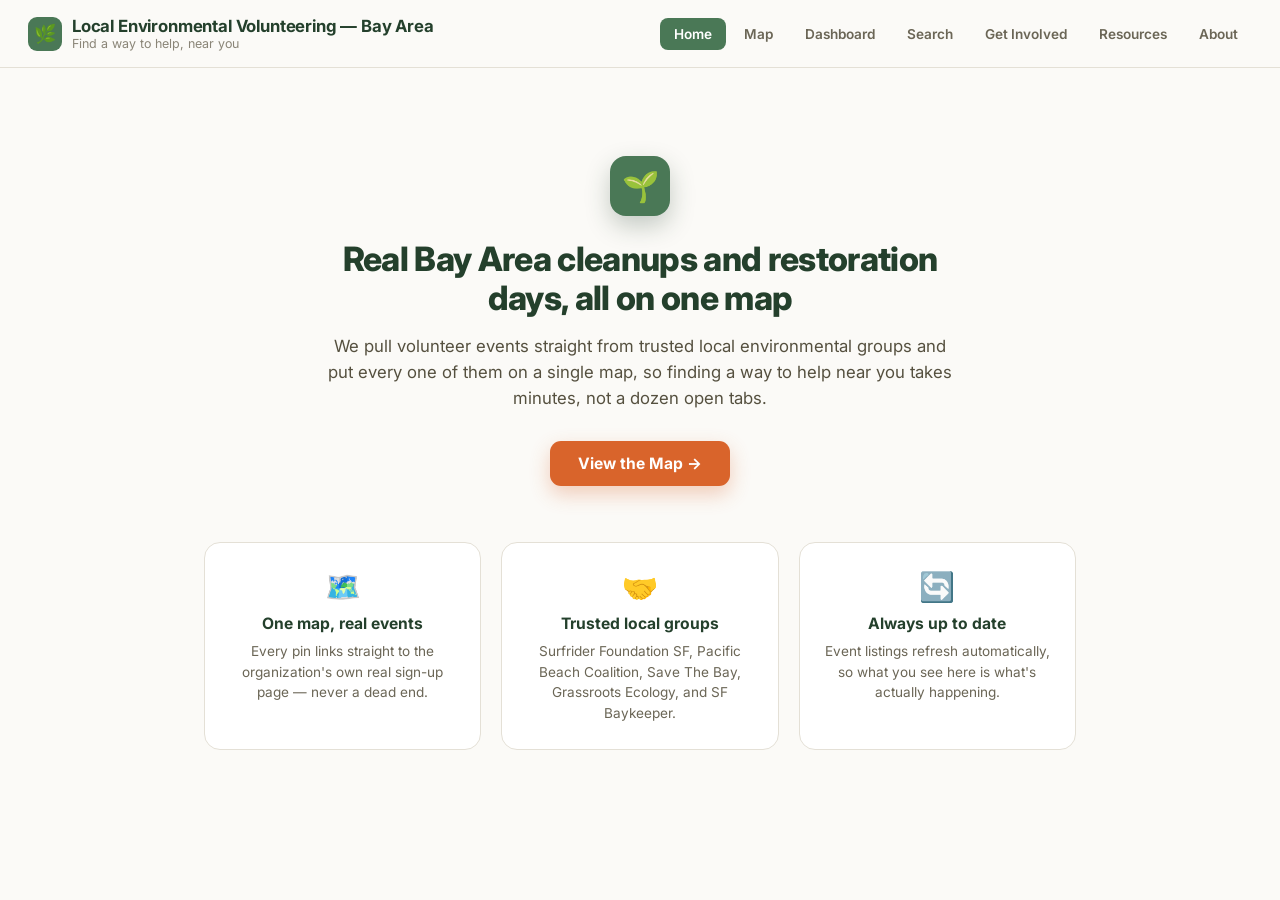
==== index.html @ b712d60b "Add files via upload" ====
<!DOCTYPE html>
<html lang="en">
<head>
<meta charset="UTF-8">
<title>Local Environmental Volunteering — Bay Area</title>
<meta name="viewport" content="width=device-width, initial-scale=1.0">
<link rel="preconnect" href="https://fonts.googleapis.com">
<link href="https://fonts.googleapis.com/css2?family=Inter:wght@400;500;600;700;800&display=swap" rel="stylesheet">
<style>
:root{
  --moss: #4a7856;
  --moss-dark: #24402c;
  --moss-light: #eef4ee;
  --clay: #d9642b;
  --clay-dark: #b8531f;
  --ink: #1f2b23;
  --paper: #fbfaf7;
  --line: #e4e0d6;
}
*{ box-sizing: border-box; }
html, body{
  margin: 0;
  min-height: 100%;
  font-family: 'Inter', system-ui, sans-serif;
  background: var(--paper);
  color: var(--ink);
}
header{
  background: var(--paper);
  border-bottom: 1px solid var(--line);
  padding: 16px 28px;
  display: flex;
  align-items: center;
  justify-content: space-between;
  flex-wrap: wrap;
  gap: 12px;
}
.brand{
  display: flex;
  align-items: center;
  gap: 10px;
}
.brand-icon{
  width: 34px;
  height: 34px;
  border-radius: 9px;
  background: var(--moss);
  display: flex;
  align-items: center;
  justify-content: center;
  font-size: 18px;
}
header h1{
  margin: 0;
  font-size: 1.05rem;
  font-weight: 700;
  color: var(--moss-dark);
  letter-spacing: -0.01em;
}
header p{
  margin: 0;
  font-size: 0.78rem;
  color: #8a8577;
}

/* ---- tab navigation (shared across every page on the site) ---- */
nav.tabs{
  display: flex;
  gap: 4px;
  flex-wrap: wrap;
}
.tab-link{
  text-decoration: none;
  color: #6b6656;
  font-size: 0.85rem;
  font-weight: 600;
  padding: 8px 14px;
  border-radius: 8px;
  transition: background 0.15s ease, color 0.15s ease;
}
.tab-link:hover{
  background: var(--moss-light);
  color: var(--moss-dark);
}
.tab-link.active{
  background: var(--moss);
  color: white;
}

/* ---- hero ---- */
.hero{
  max-width: 680px;
  margin: 0 auto;
  text-align: center;
  padding: 88px 24px 48px;
}
.hero-icon{
  width: 60px;
  height: 60px;
  border-radius: 16px;
  background: var(--moss);
  display: flex;
  align-items: center;
  justify-content: center;
  font-size: 30px;
  margin: 0 auto 24px;
  box-shadow: 0 10px 24px rgba(36,64,44,0.25);
}
.hero h2{
  margin: 0 0 16px;
  font-size: 2.1rem;
  font-weight: 800;
  color: var(--moss-dark);
  letter-spacing: -0.02em;
  line-height: 1.15;
}
.hero p{
  margin: 0 0 30px;
  font-size: 1.05rem;
  color: #55503f;
  line-height: 1.55;
}
.cta-btn{
  display: inline-block;
  background: var(--clay);
  color: white;
  text-decoration: none;
  font-weight: 700;
  font-size: 0.98rem;
  padding: 13px 28px;
  border-radius: 11px;
  box-shadow: 0 8px 20px rgba(217,100,43,0.3);
  transition: background 0.15s ease, transform 0.1s ease;
}
.cta-btn:hover{
  background: var(--clay-dark);
  transform: translateY(-2px);
}

/* ---- feature row ---- */
.features{
  display: grid;
  grid-template-columns: repeat(3, 1fr);
  gap: 20px;
  max-width: 920px;
  margin: 0 auto;
  padding: 8px 24px 96px;
}
.feature{
  background: white;
  border: 1px solid var(--line);
  border-radius: 16px;
  padding: 26px 22px;
  text-align: center;
}
.feature .icon{
  font-size: 1.8rem;
  margin-bottom: 10px;
}
.feature h3{
  margin: 0 0 8px;
  font-size: 0.98rem;
  font-weight: 700;
  color: var(--moss-dark);
}
.feature p{
  margin: 0;
  font-size: 0.85rem;
  color: #6b6656;
  line-height: 1.5;
}

@media (max-width: 720px){
  .features{ grid-template-columns: 1fr; }
  .hero{ padding: 56px 20px 40px; }
  .hero h2{ font-size: 1.6rem; }
}
</style>
</head>
<body>

<header>
<div class="brand">
<div class="brand-icon">🌿</div>
<div>
<h1>Local Environmental Volunteering — Bay Area</h1>
<p>Find a way to help, near you</p>
</div>
</div>
<nav class="tabs">
<a href="index.html" class="tab-link active">Home</a>
<a href="map.html" class="tab-link">Map</a>
<a href="dashboard.html" class="tab-link">Dashboard</a>
<a href="search.html" class="tab-link">Search</a>
<a href="get-involved.html" class="tab-link">Get Involved</a>
<a href="resources.html" class="tab-link">Resources</a>
<a href="about.html" class="tab-link">About</a>
</nav>
</header>

<main>
<section class="hero">
<div class="hero-icon">🌱</div>
<h2>Real Bay Area cleanups and restoration days, all on one map</h2>
<p>We pull volunteer events straight from trusted local environmental groups and put every one of them on a single map, so finding a way to help near you takes minutes, not a dozen open tabs.</p>
<a class="cta-btn" href="map.html">View the Map →</a>
</section>

<section class="features">
<div class="feature">
<div class="icon">🗺️</div>
<h3>One map, real events</h3>
<p>Every pin links straight to the organization's own real sign-up page — never a dead end.</p>
</div>
<div class="feature">
<div class="icon">🤝</div>
<h3>Trusted local groups</h3>
<p>Surfrider Foundation SF, Pacific Beach Coalition, Save The Bay, Grassroots Ecology, and SF Baykeeper.</p>
</div>
<div class="feature">
<div class="icon">🔄</div>
<h3>Always up to date</h3>
<p>Event listings refresh automatically, so what you see here is what's actually happening.</p>
</div>
</section>
</main>

</body>
</html>
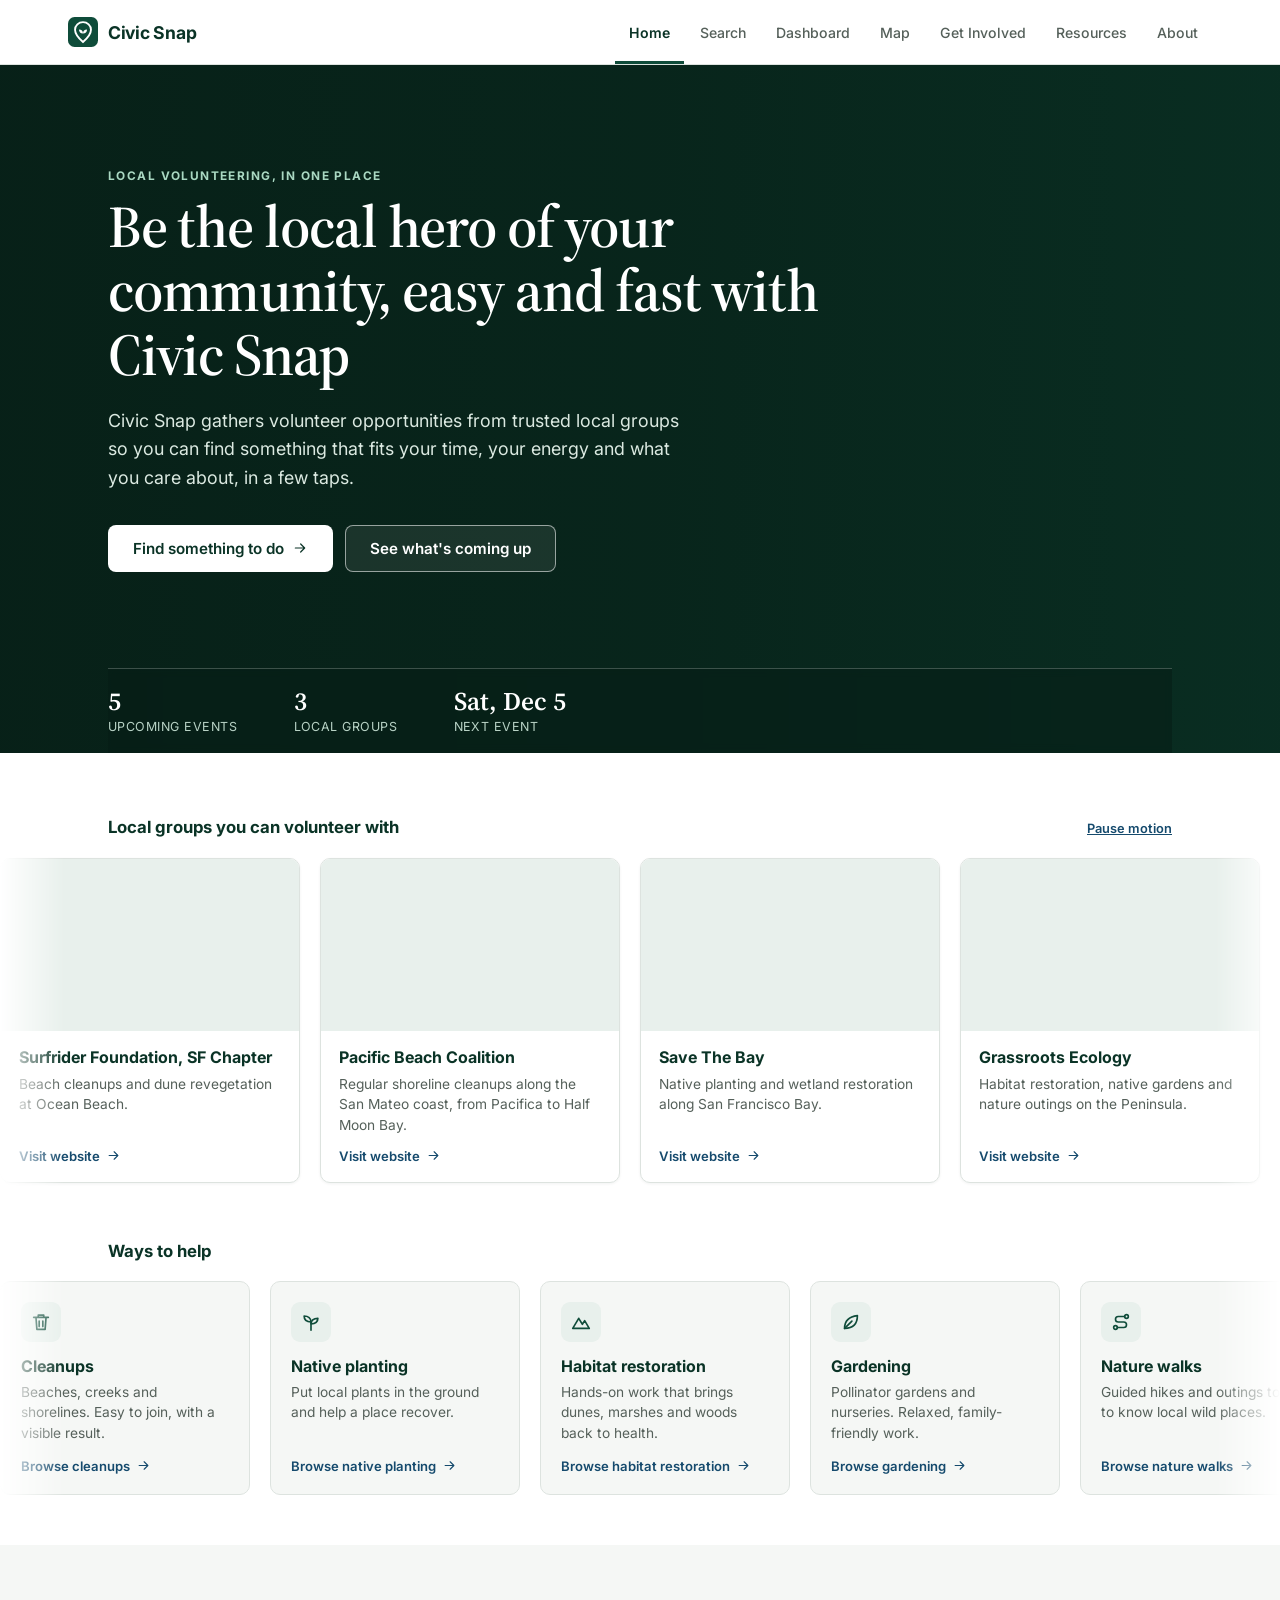
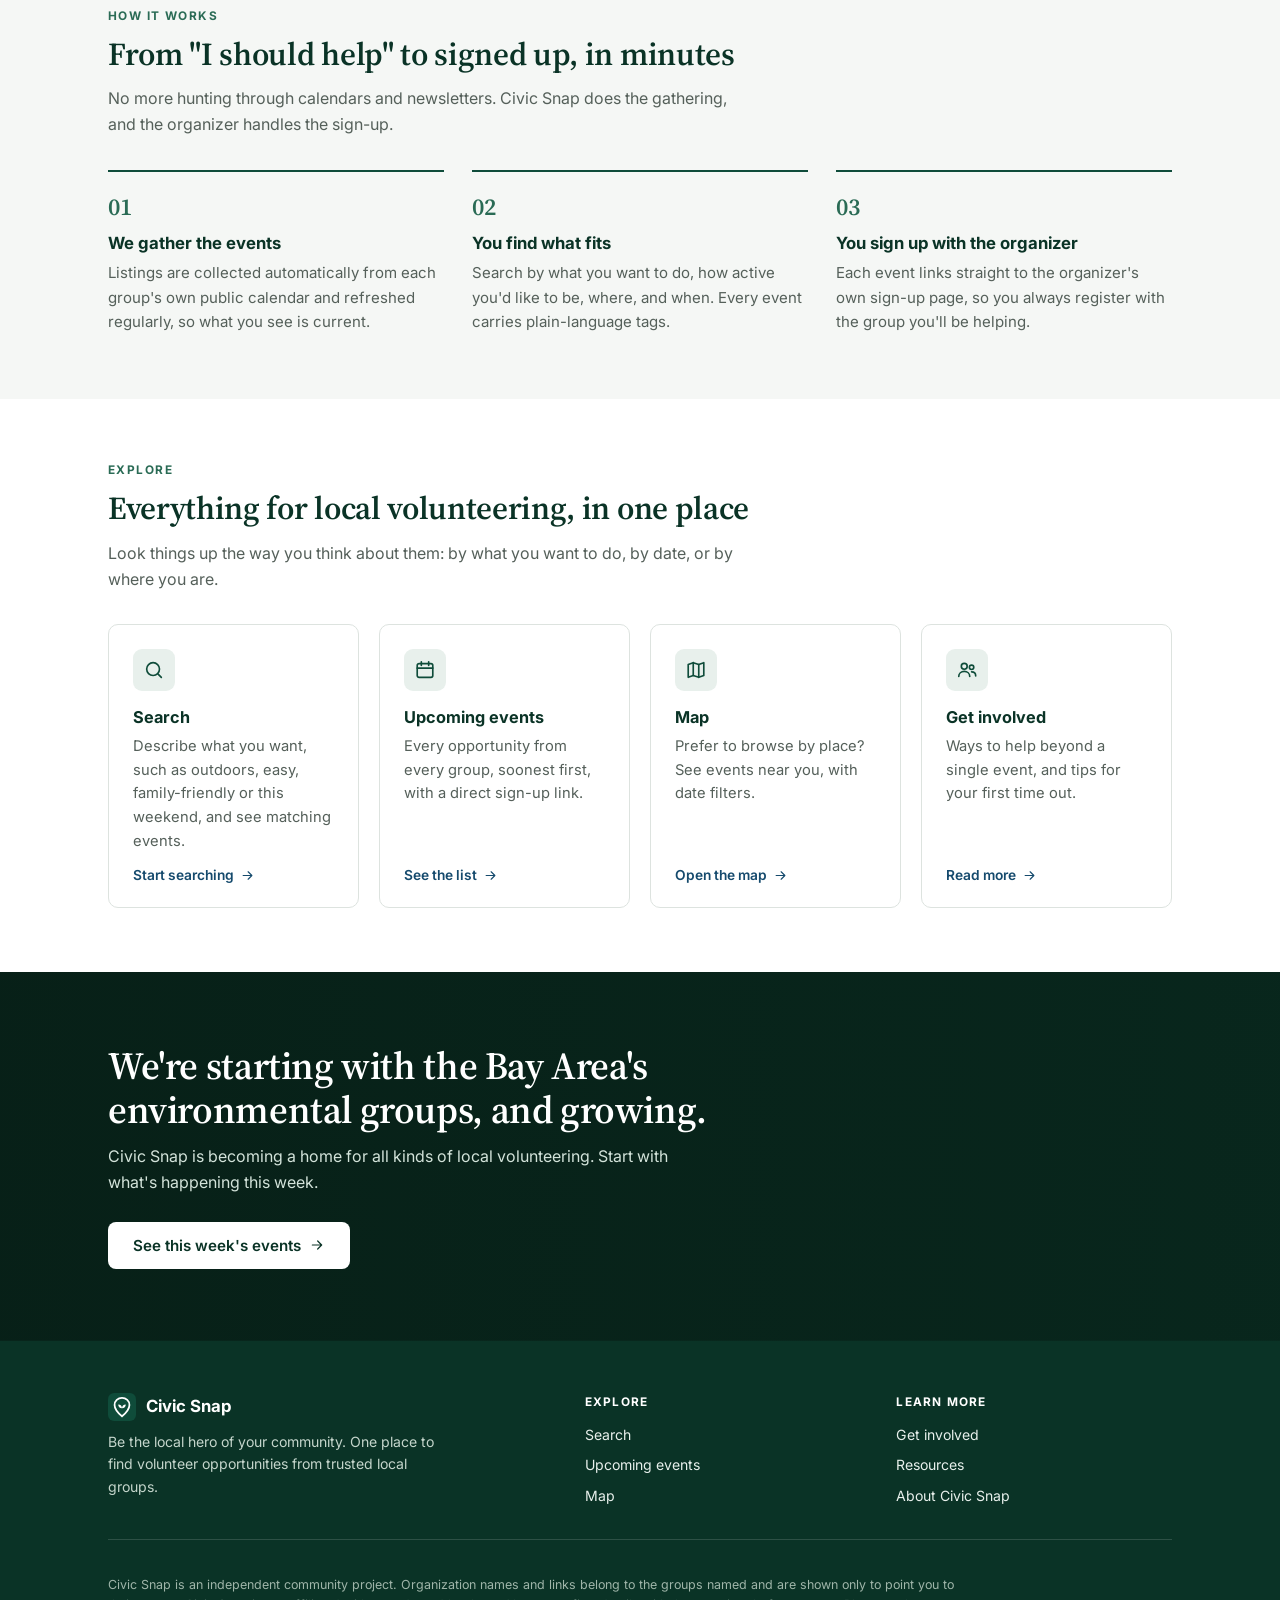
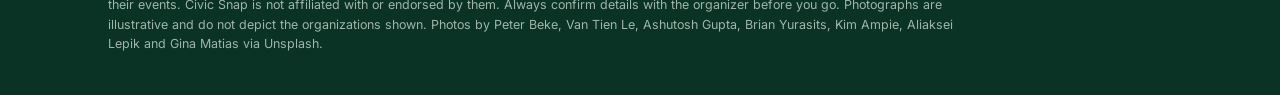
==== commit bd0569f6: "Add files via upload" ====
--- a/index.html
+++ b/index.html
@@ -2,228 +2,396 @@
 <html lang="en">
 <head>
 <meta charset="UTF-8">
-<title>Local Environmental Volunteering — Bay Area</title>
+<title>Civic Snap | Be the local hero of your community</title>
 <meta name="viewport" content="width=device-width, initial-scale=1.0">
+<meta name="description" content="Civic Snap gathers local volunteer opportunities from trusted community groups into one place, so you can find something to help with easy and fast.">
 <link rel="preconnect" href="https://fonts.googleapis.com">
-<link href="https://fonts.googleapis.com/css2?family=Inter:wght@400;500;600;700;800&display=swap" rel="stylesheet">
+<link rel="preconnect" href="https://fonts.gstatic.com" crossorigin>
+<link href="https://fonts.googleapis.com/css2?family=Inter:wght@400;500;600;700;800&family=Source+Serif+4:opsz,wght@8..60,600;8..60,700&display=swap" rel="stylesheet">
+<link rel="stylesheet" href="site.css">
+<script>document.documentElement.classList.add('js')</script>
 <style>
-:root{
-  --moss: #4a7856;
-  --moss-dark: #24402c;
-  --moss-light: #eef4ee;
-  --clay: #d9642b;
-  --clay-dark: #b8531f;
-  --ink: #1f2b23;
-  --paper: #fbfaf7;
-  --line: #e4e0d6;
-}
-*{ box-sizing: border-box; }
-html, body{
-  margin: 0;
-  min-height: 100%;
-  font-family: 'Inter', system-ui, sans-serif;
-  background: var(--paper);
-  color: var(--ink);
-}
-header{
-  background: var(--paper);
-  border-bottom: 1px solid var(--line);
-  padding: 16px 28px;
-  display: flex;
-  align-items: center;
-  justify-content: space-between;
-  flex-wrap: wrap;
-  gap: 12px;
-}
-.brand{
-  display: flex;
-  align-items: center;
-  gap: 10px;
-}
-.brand-icon{
-  width: 34px;
-  height: 34px;
-  border-radius: 9px;
-  background: var(--moss);
-  display: flex;
-  align-items: center;
-  justify-content: center;
-  font-size: 18px;
-}
-header h1{
-  margin: 0;
-  font-size: 1.05rem;
-  font-weight: 700;
-  color: var(--moss-dark);
-  letter-spacing: -0.01em;
-}
-header p{
-  margin: 0;
-  font-size: 0.78rem;
-  color: #8a8577;
-}
-
-/* ---- tab navigation (shared across every page on the site) ---- */
-nav.tabs{
-  display: flex;
-  gap: 4px;
-  flex-wrap: wrap;
-}
-.tab-link{
-  text-decoration: none;
-  color: #6b6656;
-  font-size: 0.85rem;
-  font-weight: 600;
-  padding: 8px 14px;
-  border-radius: 8px;
-  transition: background 0.15s ease, color 0.15s ease;
-}
-.tab-link:hover{
-  background: var(--moss-light);
-  color: var(--moss-dark);
-}
-.tab-link.active{
-  background: var(--moss);
-  color: white;
-}
-
+body{ background:#fff; }
 /* ---- hero ---- */
 .hero{
-  max-width: 680px;
-  margin: 0 auto;
-  text-align: center;
-  padding: 88px 24px 48px;
-}
-.hero-icon{
-  width: 60px;
-  height: 60px;
-  border-radius: 16px;
-  background: var(--moss);
-  display: flex;
-  align-items: center;
-  justify-content: center;
-  font-size: 30px;
-  margin: 0 auto 24px;
-  box-shadow: 0 10px 24px rgba(36,64,44,0.25);
-}
-.hero h2{
-  margin: 0 0 16px;
-  font-size: 2.1rem;
-  font-weight: 800;
-  color: var(--moss-dark);
-  letter-spacing: -0.02em;
-  line-height: 1.15;
-}
-.hero p{
-  margin: 0 0 30px;
-  font-size: 1.05rem;
-  color: #55503f;
-  line-height: 1.55;
-}
-.cta-btn{
-  display: inline-block;
-  background: var(--clay);
-  color: white;
-  text-decoration: none;
-  font-weight: 700;
-  font-size: 0.98rem;
-  padding: 13px 28px;
-  border-radius: 11px;
-  box-shadow: 0 8px 20px rgba(217,100,43,0.3);
-  transition: background 0.15s ease, transform 0.1s ease;
-}
-.cta-btn:hover{
-  background: var(--clay-dark);
-  transform: translateY(-2px);
-}
-
-/* ---- feature row ---- */
-.features{
-  display: grid;
-  grid-template-columns: repeat(3, 1fr);
-  gap: 20px;
-  max-width: 920px;
-  margin: 0 auto;
-  padding: 8px 24px 96px;
-}
-.feature{
-  background: white;
-  border: 1px solid var(--line);
-  border-radius: 16px;
-  padding: 26px 22px;
-  text-align: center;
-}
-.feature .icon{
-  font-size: 1.8rem;
-  margin-bottom: 10px;
-}
-.feature h3{
-  margin: 0 0 8px;
-  font-size: 0.98rem;
-  font-weight: 700;
-  color: var(--moss-dark);
-}
-.feature p{
-  margin: 0;
-  font-size: 0.85rem;
-  color: #6b6656;
-  line-height: 1.5;
-}
-
-@media (max-width: 720px){
-  .features{ grid-template-columns: 1fr; }
-  .hero{ padding: 56px 20px 40px; }
-  .hero h2{ font-size: 1.6rem; }
+  position:relative;
+  color:#fff;
+  background-color:#0a3326;
+  background-image:linear-gradient(90deg, rgba(7,30,22,0.88) 0%, rgba(7,30,22,0.66) 52%, rgba(7,30,22,0.28) 100%), url("https://images.unsplash.com/photo-1779812208201-ae631b5f6ba9?auto=format&fit=crop&w=2000&q=70");
+  background-size:cover;
+  background-position:center 40%;
+}
+.hero-inner{ max-width:1120px; margin:0 auto; padding:104px 28px 96px; }
+.hero .eyebrow{ color:#a9d8c2; }
+.hero h1{
+  margin:0 0 20px; max-width:760px;
+  font-family:var(--serif); font-weight:600;
+  font-size:clamp(2.2rem,5.2vw,3.7rem); line-height:1.08; letter-spacing:-0.02em;
+}
+.hero p.sub{ margin:0 0 32px; max-width:580px; font-size:1.12rem; line-height:1.6; color:#dbe9e1; }
+.cta-row{ display:flex; flex-wrap:wrap; gap:12px; }
+.hero-stats{
+  position:relative; z-index:1;
+  display:flex; flex-wrap:wrap; gap:0;
+  max-width:1120px; margin:0 auto; padding:0 28px;
+}
+.stat-strip{
+  display:flex; flex-wrap:wrap; width:100%;
+  border-top:1px solid rgba(255,255,255,0.22);
+  background:rgba(7,30,22,0.55);
+  backdrop-filter:blur(4px); -webkit-backdrop-filter:blur(4px);
+}
+.stat-strip[hidden]{ display:none; }
+.stat{ padding:18px 28px 18px 0; margin-right:28px; }
+.stat b{ display:block; font-family:var(--serif); font-size:1.6rem; font-weight:600; line-height:1.1; }
+.stat span{ font-size:0.78rem; letter-spacing:0.04em; text-transform:uppercase; color:#b9d3c6; }
+.hero-wrap{ position:relative; }
+.hero-wrap .stat-band{ position:absolute; left:0; right:0; bottom:0; }
+
+/* ---- spinning carousels ---- */
+.carousel-block{ margin-top:44px; }
+.carousel-head{
+  max-width:1120px; margin:0 auto 16px; padding:0 28px;
+  display:flex; align-items:baseline; justify-content:space-between; gap:12px; flex-wrap:wrap;
+}
+.carousel-head h3{ margin:0; font-size:1.05rem; font-weight:700; color:var(--brand-dark); }
+.motion-btn{
+  font:inherit; font-size:0.8rem; font-weight:600; color:var(--accent-dark);
+  background:none; border:0; cursor:pointer; text-decoration:underline; padding:2px 0;
+}
+.marquee{
+  overflow:hidden;
+  -webkit-mask-image:linear-gradient(90deg,transparent,#000 5%,#000 95%,transparent);
+          mask-image:linear-gradient(90deg,transparent,#000 5%,#000 95%,transparent);
+}
+.marquee-track{ display:flex; width:max-content; animation:spin-left 60s linear infinite; }
+.marquee.reverse .marquee-track{ animation-name:spin-right; animation-duration:68s; }
+.marquee:hover .marquee-track, .marquee:focus-within .marquee-track, .carousels.paused .marquee-track{ animation-play-state:paused; }
+@keyframes spin-left{ from{ transform:translateX(0); } to{ transform:translateX(-50%); } }
+@keyframes spin-right{ from{ transform:translateX(-50%); } to{ transform:translateX(0); } }
+.marquee-set{ display:flex; gap:20px; padding:4px 20px 14px 0; }
+
+.org-card{
+  flex:0 0 300px; display:flex; flex-direction:column;
+  background:#fff; border:1px solid var(--line); border-radius:10px; overflow:hidden;
+  text-decoration:none; color:var(--ink);
+  box-shadow:0 1px 3px rgba(20,40,30,0.06);
+  transition:box-shadow .15s ease, transform .15s ease;
+}
+.org-card:hover{ box-shadow:0 12px 28px rgba(20,40,30,0.14); transform:translateY(-3px); }
+.org-photo{ height:172px; background:var(--brand-light); overflow:hidden; }
+.org-photo img{ width:100%; height:100%; object-fit:cover; }
+.org-body{ padding:16px 18px 18px; display:flex; flex-direction:column; gap:6px; flex:1; }
+.org-name{ font-size:1rem; font-weight:700; color:var(--brand-dark); line-height:1.3; }
+.org-desc{ font-size:0.86rem; color:var(--muted); line-height:1.5; flex:1; }
+.org-link{ display:inline-flex; align-items:center; gap:6px; margin-top:6px; font-size:0.82rem; font-weight:600; color:var(--accent-dark); }
+.org-link svg{ width:15px; height:15px; }
+
+.way-card{
+  flex:0 0 250px; display:flex; flex-direction:column; gap:6px;
+  background:var(--bg-soft); border:1px solid var(--line); border-radius:10px; padding:20px;
+  text-decoration:none; color:var(--ink);
+  transition:background .15s ease, border-color .15s ease, transform .15s ease;
+}
+.way-card:hover{ background:#fff; border-color:var(--brand-mid); transform:translateY(-3px); }
+.way-icon{ width:40px; height:40px; border-radius:9px; background:var(--brand-light); color:var(--brand); display:flex; align-items:center; justify-content:center; margin-bottom:8px; }
+.way-icon svg{ width:22px; height:22px; }
+.way-name{ font-size:1rem; font-weight:700; color:var(--brand-dark); }
+.way-desc{ font-size:0.86rem; color:var(--muted); line-height:1.5; flex:1; }
+.way-link{ display:inline-flex; align-items:center; gap:6px; margin-top:8px; font-size:0.82rem; font-weight:600; color:var(--accent-dark); }
+.way-link svg{ width:15px; height:15px; }
+@media (prefers-reduced-motion: reduce){
+  .marquee-track{ animation:none; }
+  .marquee{ overflow-x:auto; -webkit-mask-image:none; mask-image:none; }
+  .motion-btn{ display:none; }
+}
+
+/* ---- how it works ---- */
+.steps{ display:grid; grid-template-columns:repeat(3,1fr); gap:28px; counter-reset:step; }
+.step{ position:relative; padding-top:18px; border-top:2px solid var(--brand); }
+.step::before{
+  counter-increment:step; content:"0" counter(step);
+  display:block; margin-bottom:10px;
+  font-family:var(--serif); font-size:1.5rem; font-weight:600; color:var(--brand-mid);
+}
+.step h3{ margin:0 0 8px; font-size:1.05rem; font-weight:700; color:var(--brand-dark); }
+.step p{ margin:0; font-size:0.94rem; line-height:1.65; color:var(--muted); }
+@media (max-width:760px){ .steps{ grid-template-columns:1fr; gap:24px; } }
+
+/* ---- tools ---- */
+.tool{ display:flex; flex-direction:column; text-decoration:none; color:inherit; transition:border-color .15s ease, box-shadow .15s ease; }
+.tool:hover{ border-color:var(--brand-mid); box-shadow:0 8px 22px rgba(20,40,30,0.1); }
+.tool p{ flex:1; }
+.tool .go{ margin-top:14px; display:inline-flex; align-items:center; gap:6px; font-size:0.86rem; font-weight:600; color:var(--accent-dark); }
+.tool .go svg{ width:15px; height:15px; }
+.tool .soon{ margin-top:14px; font-size:0.72rem; font-weight:700; letter-spacing:0.08em; text-transform:uppercase; color:var(--faint); }
+
+/* ---- closing band ---- */
+.band{
+  color:#fff; text-align:left;
+  background-color:#0a3326;
+  background-image:linear-gradient(90deg, rgba(7,30,22,0.9), rgba(7,30,22,0.6)), url("https://images.unsplash.com/photo-1776988931450-7377dead1ed0?auto=format&fit=crop&w=1800&q=70");
+  background-size:cover; background-position:center;
+}
+.band-inner{ max-width:1120px; margin:0 auto; padding:72px 28px; }
+.band h2{ margin:0 0 12px; max-width:640px; font-family:var(--serif); font-weight:600; font-size:clamp(1.7rem,3.4vw,2.4rem); line-height:1.15; letter-spacing:-0.01em; }
+.band p{ margin:0 0 26px; max-width:560px; color:#d3e3da; line-height:1.6; }
+
+@media (max-width:640px){
+  .hero-inner{ padding:64px 20px 56px; }
+  .stat-strip{ padding:0; }
+  .stat{ padding:14px 0; margin-right:22px; }
+  .carousel-head, .band-inner, .hero-stats{ padding-left:20px; padding-right:20px; }
+  .band-inner{ padding-top:52px; padding-bottom:52px; }
+  .org-card{ flex-basis:268px; }
+  .way-card{ flex-basis:232px; }
 }
 </style>
 </head>
 <body>
-
-<header>
-<div class="brand">
-<div class="brand-icon">🌿</div>
-<div>
-<h1>Local Environmental Volunteering — Bay Area</h1>
-<p>Find a way to help, near you</p>
-</div>
-</div>
-<nav class="tabs">
-<a href="index.html" class="tab-link active">Home</a>
+<a class="skip-link" href="#main">Skip to content</a>
+<header class="site-header">
+<div class="header-inner">
+<a class="brand" href="index.html" aria-label="Civic Snap home"><svg viewBox="0 0 32 32" aria-hidden="true"><rect width="32" height="32" rx="7" fill="#0f4c3a"/><path d="M16 5.5c-4.7 0-8.5 3.6-8.5 8.1 0 5.8 8.5 13 8.5 13s8.5-7.2 8.5-13c0-4.5-3.8-8.1-8.5-8.1z" fill="none" stroke="#fff" stroke-width="2"/><path d="M16 17.5c-2.7 0-4.3-1.8-4.3-4.3 2.8 0 4.3 1.6 4.3 4.3zm0 0c0-2.7 1.6-4.3 4.3-4.3 0 2.7-1.6 4.3-4.3 4.3z" fill="#fff"/></svg><span class="brand-name">Civic Snap</span></a>
+<button class="nav-toggle" type="button" aria-expanded="false" aria-controls="site-nav"><svg viewBox="0 0 24 24" fill="none" stroke="currentColor" stroke-width="2" stroke-linecap="round" aria-hidden="true"><path d="M4 7h16M4 12h16M4 17h16"/></svg><span class="nav-toggle-label">Menu</span></button>
+<nav class="tabs" id="site-nav" aria-label="Main">
+<a href="index.html" class="tab-link active" aria-current="page">Home</a>
+<a href="search.html" class="tab-link">Search</a>
+<a href="dashboard.html" class="tab-link">Dashboard</a>
 <a href="map.html" class="tab-link">Map</a>
-<a href="dashboard.html" class="tab-link">Dashboard</a>
-<a href="search.html" class="tab-link">Search</a>
 <a href="get-involved.html" class="tab-link">Get Involved</a>
 <a href="resources.html" class="tab-link">Resources</a>
 <a href="about.html" class="tab-link">About</a>
 </nav>
+</div>
 </header>
-
-<main>
-<section class="hero">
-<div class="hero-icon">🌱</div>
-<h2>Real Bay Area cleanups and restoration days, all on one map</h2>
-<p>We pull volunteer events straight from trusted local environmental groups and put every one of them on a single map, so finding a way to help near you takes minutes, not a dozen open tabs.</p>
-<a class="cta-btn" href="map.html">View the Map →</a>
-</section>
-
-<section class="features">
-<div class="feature">
-<div class="icon">🗺️</div>
-<h3>One map, real events</h3>
-<p>Every pin links straight to the organization's own real sign-up page — never a dead end.</p>
-</div>
-<div class="feature">
-<div class="icon">🤝</div>
-<h3>Trusted local groups</h3>
-<p>Surfrider Foundation SF, Pacific Beach Coalition, Save The Bay, Grassroots Ecology, and SF Baykeeper.</p>
-</div>
-<div class="feature">
-<div class="icon">🔄</div>
-<h3>Always up to date</h3>
-<p>Event listings refresh automatically, so what you see here is what's actually happening.</p>
+<svg width="0" height="0" style="position:absolute" aria-hidden="true" focusable="false"><defs>
+<symbol id="i-search" viewBox="0 0 24 24"><circle cx="11" cy="11" r="7"/><path d="M20 20l-3.5-3.5"/></symbol>
+<symbol id="i-calendar" viewBox="0 0 24 24"><rect x="3.5" y="5" width="17" height="15" rx="2"/><path d="M3.5 10h17M8 3v4M16 3v4"/></symbol>
+<symbol id="i-map" viewBox="0 0 24 24"><path d="M9 4L3.5 6v14L9 18l6 2 5.5-2V4L15 6 9 4z"/><path d="M9 4v14M15 6v14"/></symbol>
+<symbol id="i-users" viewBox="0 0 24 24"><circle cx="9" cy="8" r="3.2"/><path d="M3 19c0-3.3 2.7-5.5 6-5.5s6 2.2 6 5.5"/><circle cx="17" cy="9" r="2.4"/><path d="M17 14c2.5 0 4.5 1.7 4.5 4.5"/></symbol>
+<symbol id="i-trash" viewBox="0 0 24 24"><path d="M4 7h16M9 7V4.5h6V7M6.5 7l1 13h9l1-13M10 11v6M14 11v6"/></symbol>
+<symbol id="i-sprout" viewBox="0 0 24 24"><path d="M12 21v-9"/><path d="M12 12C12 8 9 5.5 4.5 5.5 4.5 9.5 7 12 12 12z"/><path d="M12 14c0-3.5 2.5-6 7.5-6 0 4-2.5 6-7.5 6z"/></symbol>
+<symbol id="i-mountain" viewBox="0 0 24 24"><path d="M3 19l6.5-11 4 6.5 2.5-4L21 19H3z"/></symbol>
+<symbol id="i-leaf" viewBox="0 0 24 24"><path d="M5 19c0-8 5-13 14-14 0 9-5 14-14 14z"/><path d="M5 19l8-8"/></symbol>
+<symbol id="i-route" viewBox="0 0 24 24"><circle cx="6" cy="18" r="2"/><circle cx="18" cy="6" r="2"/><path d="M8 18h7a3 3 0 0 0 0-6H9a3 3 0 0 1 0-6h7"/></symbol>
+<symbol id="i-arrow" viewBox="0 0 24 24"><path d="M5 12h14M13 6l6 6-6 6"/></symbol>
+<symbol id="i-check" viewBox="0 0 24 24"><path d="M5 12.5l4.5 4.5L19 7.5"/></symbol>
+</defs></svg>
+<main id="main">
+<section class="hero-wrap">
+<div class="hero">
+<div class="hero-inner">
+<p class="eyebrow">Local volunteering, in one place</p>
+<h1>Be the local hero of your community, easy and fast with Civic Snap</h1>
+<p class="sub">Civic Snap gathers volunteer opportunities from trusted local groups so you can find something that fits your time, your energy and what you care about, in a few taps.</p>
+<div class="cta-row">
+<a class="btn btn-light" href="search.html">Find something to do <svg class="" viewBox="0 0 24 24" fill="none" stroke="currentColor" stroke-width="1.8" stroke-linecap="round" stroke-linejoin="round" aria-hidden="true"><use href="#i-arrow"/></svg></a>
+<a class="btn btn-ghost" href="dashboard.html">See what's coming up</a>
+</div>
+</div>
+<div class="hero-stats"><div class="stat-strip" id="statStrip" hidden aria-live="polite">
+<div class="stat"><b id="statEvents"></b><span id="statEventsLabel">Upcoming events</span></div>
+<div class="stat"><b id="statOrgs"></b><span id="statOrgsLabel">Local groups</span></div>
+<div class="stat"><b id="statNext"></b><span>Next event</span></div>
+</div></div>
+</div>
+</section>
+
+<section class="section carousels" id="carousels" aria-label="Organizations and ways to help" style="padding-bottom:36px">
+<div class="carousel-block" style="margin-top:0">
+<div class="carousel-head">
+<h3>Local groups you can volunteer with</h3>
+<button type="button" class="motion-btn" id="motionBtn" aria-pressed="false">Pause motion</button>
+</div>
+<div class="marquee" data-marquee>
+<div class="marquee-track">
+<div class="marquee-set" data-source>
+<a class="org-card" href="https://sf.surfrider.org/" target="_blank" rel="noopener noreferrer">
+<div class="org-photo"><img src="https://images.unsplash.com/photo-1764023874622-824377771f18?auto=format&fit=crop&w=700&q=70" alt="People relaxing on a beach with the Golden Gate Bridge in the background" loading="lazy" decoding="async" referrerpolicy="no-referrer" onerror="this.style.display='none'"></div>
+<div class="org-body"><span class="org-name">Surfrider Foundation, SF Chapter</span><span class="org-desc">Beach cleanups and dune revegetation at Ocean Beach.</span><span class="org-link">Visit website <svg class="" viewBox="0 0 24 24" fill="none" stroke="currentColor" stroke-width="1.8" stroke-linecap="round" stroke-linejoin="round" aria-hidden="true"><use href="#i-arrow"/></svg></span></div>
+</a>
+<a class="org-card" href="https://www.pacificbeachcoalition.org/" target="_blank" rel="noopener noreferrer">
+<div class="org-photo"><img src="https://images.unsplash.com/photo-1565803974275-dccd2f933cbb?auto=format&fit=crop&w=700&q=70" alt="People picking up trash along a beach" loading="lazy" decoding="async" referrerpolicy="no-referrer" onerror="this.style.display='none'"></div>
+<div class="org-body"><span class="org-name">Pacific Beach Coalition</span><span class="org-desc">Regular shoreline cleanups along the San Mateo coast, from Pacifica to Half Moon Bay.</span><span class="org-link">Visit website <svg class="" viewBox="0 0 24 24" fill="none" stroke="currentColor" stroke-width="1.8" stroke-linecap="round" stroke-linejoin="round" aria-hidden="true"><use href="#i-arrow"/></svg></span></div>
+</a>
+<a class="org-card" href="https://savesfbay.org/" target="_blank" rel="noopener noreferrer">
+<div class="org-photo"><img src="https://images.unsplash.com/photo-1778736085356-536ecc2a4532?auto=format&fit=crop&w=700&q=70" alt="Still bay water and green grassland under a bright sky" loading="lazy" decoding="async" referrerpolicy="no-referrer" onerror="this.style.display='none'"></div>
+<div class="org-body"><span class="org-name">Save The Bay</span><span class="org-desc">Native planting and wetland restoration along San Francisco Bay.</span><span class="org-link">Visit website <svg class="" viewBox="0 0 24 24" fill="none" stroke="currentColor" stroke-width="1.8" stroke-linecap="round" stroke-linejoin="round" aria-hidden="true"><use href="#i-arrow"/></svg></span></div>
+</a>
+<a class="org-card" href="https://www.grassrootsecology.org/" target="_blank" rel="noopener noreferrer">
+<div class="org-photo"><img src="https://images.unsplash.com/photo-1787013303584-06b1b187a73e?auto=format&fit=crop&w=700&q=70" alt="Two people planting a sapling in soil" loading="lazy" decoding="async" referrerpolicy="no-referrer" onerror="this.style.display='none'"></div>
+<div class="org-body"><span class="org-name">Grassroots Ecology</span><span class="org-desc">Habitat restoration, native gardens and nature outings on the Peninsula.</span><span class="org-link">Visit website <svg class="" viewBox="0 0 24 24" fill="none" stroke="currentColor" stroke-width="1.8" stroke-linecap="round" stroke-linejoin="round" aria-hidden="true"><use href="#i-arrow"/></svg></span></div>
+</a>
+<a class="org-card" href="https://baykeeper.org/" target="_blank" rel="noopener noreferrer">
+<div class="org-photo"><img src="https://images.unsplash.com/photo-1785839886919-637c66319643?auto=format&fit=crop&w=700&q=70" alt="Boats on San Francisco Bay under a clear sky" loading="lazy" decoding="async" referrerpolicy="no-referrer" onerror="this.style.display='none'"></div>
+<div class="org-body"><span class="org-name">San Francisco Baykeeper</span><span class="org-desc">Protecting Bay water quality, with shoreline cleanup programs.</span><span class="org-link">Visit website <svg class="" viewBox="0 0 24 24" fill="none" stroke="currentColor" stroke-width="1.8" stroke-linecap="round" stroke-linejoin="round" aria-hidden="true"><use href="#i-arrow"/></svg></span></div>
+</a>
+</div>
+</div>
+</div>
+</div>
+
+<div class="carousel-block">
+<div class="carousel-head"><h3>Ways to help</h3></div>
+<div class="marquee reverse" data-marquee>
+<div class="marquee-track">
+<div class="marquee-set" data-source>
+<a class="way-card" href="search.html?f=kind.cleanup">
+<span class="way-icon"><svg class="" viewBox="0 0 24 24" fill="none" stroke="currentColor" stroke-width="1.8" stroke-linecap="round" stroke-linejoin="round" aria-hidden="true"><use href="#i-trash"/></svg></span><span class="way-name">Cleanups</span><span class="way-desc">Beaches, creeks and shorelines. Easy to join, with a visible result.</span><span class="way-link">Browse cleanups <svg class="" viewBox="0 0 24 24" fill="none" stroke="currentColor" stroke-width="1.8" stroke-linecap="round" stroke-linejoin="round" aria-hidden="true"><use href="#i-arrow"/></svg></span>
+</a>
+<a class="way-card" href="search.html?f=kind.planting">
+<span class="way-icon"><svg class="" viewBox="0 0 24 24" fill="none" stroke="currentColor" stroke-width="1.8" stroke-linecap="round" stroke-linejoin="round" aria-hidden="true"><use href="#i-sprout"/></svg></span><span class="way-name">Native planting</span><span class="way-desc">Put local plants in the ground and help a place recover.</span><span class="way-link">Browse native planting <svg class="" viewBox="0 0 24 24" fill="none" stroke="currentColor" stroke-width="1.8" stroke-linecap="round" stroke-linejoin="round" aria-hidden="true"><use href="#i-arrow"/></svg></span>
+</a>
+<a class="way-card" href="search.html?f=kind.restoration">
+<span class="way-icon"><svg class="" viewBox="0 0 24 24" fill="none" stroke="currentColor" stroke-width="1.8" stroke-linecap="round" stroke-linejoin="round" aria-hidden="true"><use href="#i-mountain"/></svg></span><span class="way-name">Habitat restoration</span><span class="way-desc">Hands-on work that brings dunes, marshes and woods back to health.</span><span class="way-link">Browse habitat restoration <svg class="" viewBox="0 0 24 24" fill="none" stroke="currentColor" stroke-width="1.8" stroke-linecap="round" stroke-linejoin="round" aria-hidden="true"><use href="#i-arrow"/></svg></span>
+</a>
+<a class="way-card" href="search.html?f=kind.gardening">
+<span class="way-icon"><svg class="" viewBox="0 0 24 24" fill="none" stroke="currentColor" stroke-width="1.8" stroke-linecap="round" stroke-linejoin="round" aria-hidden="true"><use href="#i-leaf"/></svg></span><span class="way-name">Gardening</span><span class="way-desc">Pollinator gardens and nurseries. Relaxed, family-friendly work.</span><span class="way-link">Browse gardening <svg class="" viewBox="0 0 24 24" fill="none" stroke="currentColor" stroke-width="1.8" stroke-linecap="round" stroke-linejoin="round" aria-hidden="true"><use href="#i-arrow"/></svg></span>
+</a>
+<a class="way-card" href="search.html?f=kind.nature-walk">
+<span class="way-icon"><svg class="" viewBox="0 0 24 24" fill="none" stroke="currentColor" stroke-width="1.8" stroke-linecap="round" stroke-linejoin="round" aria-hidden="true"><use href="#i-route"/></svg></span><span class="way-name">Nature walks</span><span class="way-desc">Guided hikes and outings to get to know local wild places.</span><span class="way-link">Browse nature walks <svg class="" viewBox="0 0 24 24" fill="none" stroke="currentColor" stroke-width="1.8" stroke-linecap="round" stroke-linejoin="round" aria-hidden="true"><use href="#i-arrow"/></svg></span>
+</a>
+<a class="way-card" href="search.html?f=kind.community-event">
+<span class="way-icon"><svg class="" viewBox="0 0 24 24" fill="none" stroke="currentColor" stroke-width="1.8" stroke-linecap="round" stroke-linejoin="round" aria-hidden="true"><use href="#i-users"/></svg></span><span class="way-name">Community events</span><span class="way-desc">Festivals, celebrations and plant sales. Meet your neighbors.</span><span class="way-link">Browse community events <svg class="" viewBox="0 0 24 24" fill="none" stroke="currentColor" stroke-width="1.8" stroke-linecap="round" stroke-linejoin="round" aria-hidden="true"><use href="#i-arrow"/></svg></span>
+</a>
+</div>
+</div>
+</div>
+</div>
+</section>
+
+<section class="section soft">
+<div class="container">
+<p class="eyebrow">How it works</p>
+<h2>From "I should help" to signed up, in minutes</h2>
+<p class="intro">No more hunting through calendars and newsletters. Civic Snap does the gathering, and the organizer handles the sign-up.</p>
+<div class="steps">
+<div class="step"><h3>We gather the events</h3><p>Listings are collected automatically from each group's own public calendar and refreshed regularly, so what you see is current.</p></div>
+<div class="step"><h3>You find what fits</h3><p>Search by what you want to do, how active you'd like to be, where, and when. Every event carries plain-language tags.</p></div>
+<div class="step"><h3>You sign up with the organizer</h3><p>Each event links straight to the organizer's own sign-up page, so you always register with the group you'll be helping.</p></div>
+</div>
+</div>
+</section>
+
+<section class="section">
+<div class="container">
+<p class="eyebrow">Explore</p>
+<h2>Everything for local volunteering, in one place</h2>
+<p class="intro">Look things up the way you think about them: by what you want to do, by date, or by where you are.</p>
+<div class="grid cols-4">
+<a class="card-box tool" href="search.html"><div class="icon-box"><svg class="" viewBox="0 0 24 24" fill="none" stroke="currentColor" stroke-width="1.8" stroke-linecap="round" stroke-linejoin="round" aria-hidden="true"><use href="#i-search"/></svg></div><h3>Search</h3><p>Describe what you want, such as outdoors, easy, family-friendly or this weekend, and see matching events.</p><span class="go">Start searching <svg class="" viewBox="0 0 24 24" fill="none" stroke="currentColor" stroke-width="1.8" stroke-linecap="round" stroke-linejoin="round" aria-hidden="true"><use href="#i-arrow"/></svg></span></a>
+<a class="card-box tool" href="dashboard.html"><div class="icon-box"><svg class="" viewBox="0 0 24 24" fill="none" stroke="currentColor" stroke-width="1.8" stroke-linecap="round" stroke-linejoin="round" aria-hidden="true"><use href="#i-calendar"/></svg></div><h3>Upcoming events</h3><p>Every opportunity from every group, soonest first, with a direct sign-up link.</p><span class="go">See the list <svg class="" viewBox="0 0 24 24" fill="none" stroke="currentColor" stroke-width="1.8" stroke-linecap="round" stroke-linejoin="round" aria-hidden="true"><use href="#i-arrow"/></svg></span></a>
+<a class="card-box tool" href="map.html"><div class="icon-box"><svg class="" viewBox="0 0 24 24" fill="none" stroke="currentColor" stroke-width="1.8" stroke-linecap="round" stroke-linejoin="round" aria-hidden="true"><use href="#i-map"/></svg></div><h3>Map</h3><p>Prefer to browse by place? See events near you, with date filters.</p><span class="go">Open the map <svg class="" viewBox="0 0 24 24" fill="none" stroke="currentColor" stroke-width="1.8" stroke-linecap="round" stroke-linejoin="round" aria-hidden="true"><use href="#i-arrow"/></svg></span></a>
+<a class="card-box tool" href="get-involved.html"><div class="icon-box"><svg class="" viewBox="0 0 24 24" fill="none" stroke="currentColor" stroke-width="1.8" stroke-linecap="round" stroke-linejoin="round" aria-hidden="true"><use href="#i-users"/></svg></div><h3>Get involved</h3><p>Ways to help beyond a single event, and tips for your first time out.</p><span class="go">Read more <svg class="" viewBox="0 0 24 24" fill="none" stroke="currentColor" stroke-width="1.8" stroke-linecap="round" stroke-linejoin="round" aria-hidden="true"><use href="#i-arrow"/></svg></span></a>
+</div>
+</div>
+</section>
+
+<section class="band">
+<div class="band-inner">
+<h2>We're starting with the Bay Area's environmental groups, and growing.</h2>
+<p>Civic Snap is becoming a home for all kinds of local volunteering. Start with what's happening this week.</p>
+<a class="btn btn-light" href="search.html?f=when.week">See this week's events <svg class="" viewBox="0 0 24 24" fill="none" stroke="currentColor" stroke-width="1.8" stroke-linecap="round" stroke-linejoin="round" aria-hidden="true"><use href="#i-arrow"/></svg></a>
 </div>
 </section>
 </main>
-
+<footer class="site-footer">
+<div class="container">
+<div class="footer-grid">
+<div>
+<div class="footer-brand"><svg viewBox="0 0 32 32" aria-hidden="true"><rect width="32" height="32" rx="7" fill="#0f4c3a"/><path d="M16 5.5c-4.7 0-8.5 3.6-8.5 8.1 0 5.8 8.5 13 8.5 13s8.5-7.2 8.5-13c0-4.5-3.8-8.1-8.5-8.1z" fill="none" stroke="#fff" stroke-width="2"/><path d="M16 17.5c-2.7 0-4.3-1.8-4.3-4.3 2.8 0 4.3 1.6 4.3 4.3zm0 0c0-2.7 1.6-4.3 4.3-4.3 0 2.7-1.6 4.3-4.3 4.3z" fill="#fff"/></svg><span>Civic Snap</span></div>
+<p style="margin:0;max-width:340px">Be the local hero of your community. One place to find volunteer opportunities from trusted local groups.</p>
+</div>
+<div>
+<h4>Explore</h4>
+<ul>
+<li><a href="search.html">Search</a></li>
+<li><a href="dashboard.html">Upcoming events</a></li>
+<li><a href="map.html">Map</a></li>
+</ul>
+</div>
+<div>
+<h4>Learn more</h4>
+<ul>
+<li><a href="get-involved.html">Get involved</a></li>
+<li><a href="resources.html">Resources</a></li>
+<li><a href="about.html">About Civic Snap</a></li>
+</ul>
+</div>
+</div>
+<p class="footer-note">Civic Snap is an independent community project. Organization names and links belong to the groups named and are shown only to point you to their events. Civic Snap is not affiliated with or endorsed by them. Always confirm details with the organizer before you go. Photographs are illustrative and do not depict the organizations shown. Photos by Peter Beke, Van Tien Le, Ashutosh Gupta, Brian Yurasits, Kim Ampie, Aliaksei Lepik and Gina Matias via Unsplash.</p>
+</div>
+</footer>
+<script src="site.js"></script>
+<script>
+// ---- spinning carousels ----
+// Each row's cards are written once in the HTML; this clones them until the strip is wider
+// than the screen, then doubles it so the loop is seamless (the CSS animation slides exactly
+// one half of the strip). Duplicates are hidden from screen readers and skipped by Tab.
+function cloneSet(el){
+  const c = el.cloneNode(true);
+  c.removeAttribute('data-source');
+  c.setAttribute('aria-hidden', 'true');
+  c.querySelectorAll('a').forEach(a => a.setAttribute('tabindex', '-1'));
+  return c;
+}
+function buildMarquees(){
+  document.querySelectorAll('[data-marquee]').forEach(m => {
+    const track = m.querySelector('.marquee-track');
+    const source = track.querySelector('[data-source]');
+    if (!source || track.dataset.built) return;
+    track.dataset.built = '1';
+    const need = Math.max(window.innerWidth, 1200);
+    let guard = 0;
+    const half = [source];
+    while (half.reduce((w, el) => w + el.getBoundingClientRect().width, 0) < need && guard++ < 8) {
+      const c = cloneSet(source);
+      track.appendChild(c);
+      half.push(c);
+    }
+    Array.from(track.children).forEach(el => track.appendChild(cloneSet(el)));
+  });
+}
+buildMarquees();
+
+// pause / play for people who find motion distracting
+const carousels = document.getElementById('carousels');
+const motionBtn = document.getElementById('motionBtn');
+function setPaused(p){
+  carousels.classList.toggle('paused', p);
+  motionBtn.setAttribute('aria-pressed', p ? 'true' : 'false');
+  motionBtn.textContent = p ? 'Play motion' : 'Pause motion';
+  try { localStorage.setItem('civicsnap-pause-motion', p ? '1' : '0'); } catch (e) {}
+}
+motionBtn.addEventListener('click', () => setPaused(!carousels.classList.contains('paused')));
+try { if (localStorage.getItem('civicsnap-pause-motion') === '1') setPaused(true); } catch (e) {}
+
+// ---- live numbers from events.json (quietly skipped if it can't be loaded) ----
+(async function(){
+  try {
+    const res = await fetch('events.json?_=' + Date.now(), { cache: 'no-store' });
+    if (!res.ok) return;
+    const data = await res.json();
+    const d = new Date();
+    const today = d.getFullYear() + '-' + String(d.getMonth() + 1).padStart(2, '0') + '-' + String(d.getDate()).padStart(2, '0');
+    let n = 0, orgs = 0, next = null;
+    (Array.isArray(data) ? data : []).forEach(g => {
+      const list = ((g && g.events) || []).filter(e => e && typeof e.date === 'string' && /^\d{4}-\d{2}-\d{2}$/.test(e.date) && e.date >= today);
+      n += list.length;
+      if (list.length) orgs++;
+      list.forEach(e => { if (!next || e.date < next) next = e.date; });
+    });
+    if (!n) return;
+    document.getElementById('statEvents').textContent = n;
+    document.getElementById('statEventsLabel').textContent = n === 1 ? 'Upcoming event' : 'Upcoming events';
+    document.getElementById('statOrgs').textContent = orgs;
+    document.getElementById('statOrgsLabel').textContent = orgs === 1 ? 'Local group' : 'Local groups';
+    const m = /^(\d{4})-(\d{2})-(\d{2})$/.exec(next);
+    document.getElementById('statNext').textContent = new Date(+m[1], +m[2] - 1, +m[3]).toLocaleDateString('en-US', { weekday: 'short', month: 'short', day: 'numeric' });
+    document.getElementById('statStrip').hidden = false;
+  } catch (e) { /* the page works fine without the numbers */ }
+})();
+</script>
 </body>
 </html>
--- a/site.css
+++ b/site.css
@@ -0,0 +1,250 @@
+/* ==========================================================================
+   Civic Snap: shared styles (header, navigation, buttons, footer, layout).
+   Every page links this file. Page-specific styles stay inside each page.
+   ========================================================================== */
+:root{
+  --brand: #0f4c3a;
+  --brand-dark: #0a3326;
+  --brand-mid: #2a6b55;
+  --brand-light: #e8f0ec;
+  --accent: #1d5f8a;
+  --accent-dark: #154a6d;
+  --accent-light: #e7f0f6;
+  --ink: #17211c;
+  --muted: #55605a;
+  --faint: #86908a;
+  --line: #dde3df;
+  --bg: #ffffff;
+  --bg-soft: #f5f7f5;
+  --serif: 'Source Serif 4', Georgia, 'Times New Roman', serif;
+
+  /* names used by the page-specific styles in map / search / dashboard */
+  --moss: var(--brand-mid);
+  --moss-dark: var(--brand-dark);
+  --moss-light: var(--brand-light);
+  --clay: var(--accent);
+  --clay-dark: var(--accent-dark);
+  --paper: #ffffff;
+}
+*{ box-sizing: border-box; }
+html{ -webkit-text-size-adjust: 100%; }
+html, body{
+  margin: 0;
+  min-height: 100%;
+  font-family: 'Inter', system-ui, -apple-system, 'Segoe UI', sans-serif;
+  background: var(--bg);
+  color: var(--ink);
+  -webkit-font-smoothing: antialiased;
+}
+img{ max-width: 100%; display: block; }
+a{ color: var(--accent-dark); }
+:focus-visible{ outline: 3px solid rgba(29,95,138,0.55); outline-offset: 2px; }
+.skip-link{
+  position: absolute; left: -999px; top: 8px; z-index: 100;
+  background: var(--brand-dark); color: #fff; padding: 10px 16px; border-radius: 6px; text-decoration: none;
+}
+.skip-link:focus{ left: 8px; }
+
+/* ---- header + navigation ---- */
+.site-header{
+  position: relative;
+  z-index: 60;
+  background: #fff;
+  border-bottom: 1px solid var(--line);
+  flex-shrink: 0;
+}
+.header-inner{
+  max-width: 1200px;
+  margin: 0 auto;
+  padding: 0 28px;
+  min-height: 64px;
+  display: flex;
+  align-items: stretch;
+  justify-content: space-between;
+  gap: 16px;
+}
+.brand{
+  display: flex;
+  align-items: center;
+  gap: 10px;
+  text-decoration: none;
+  color: var(--brand-dark);
+}
+.brand svg{ width: 30px; height: 30px; flex-shrink: 0; }
+.brand-name{
+  font-size: 1.1rem;
+  font-weight: 700;
+  letter-spacing: -0.015em;
+}
+nav.tabs{ display: flex; align-items: stretch; gap: 2px; }
+.tab-link{
+  display: flex;
+  align-items: center;
+  padding: 0 14px;
+  font-size: 0.88rem;
+  font-weight: 500;
+  color: var(--muted);
+  text-decoration: none;
+  transition: color 0.15s ease, background 0.15s ease;
+}
+.tab-link:hover{ color: var(--ink); background: var(--bg-soft); }
+.tab-link.active{ color: var(--brand-dark); font-weight: 600; box-shadow: inset 0 -3px 0 var(--brand); }
+.nav-toggle{
+  display: none;
+  align-self: center;
+  align-items: center;
+  gap: 8px;
+  font: inherit;
+  font-size: 0.86rem;
+  font-weight: 600;
+  color: var(--brand-dark);
+  background: #fff;
+  border: 1px solid var(--line);
+  border-radius: 8px;
+  padding: 8px 12px;
+  cursor: pointer;
+}
+.nav-toggle svg{ width: 18px; height: 18px; }
+
+@media (max-width: 880px){
+  .header-inner{ padding: 0 16px; }
+  .js .nav-toggle{ display: inline-flex; }
+  .js nav.tabs{
+    display: none;
+    position: absolute;
+    top: 100%;
+    left: 0;
+    right: 0;
+    flex-direction: column;
+    gap: 0;
+    background: #fff;
+    border-bottom: 1px solid var(--line);
+    box-shadow: 0 14px 24px rgba(15,40,30,0.14);
+    padding: 6px 0 10px;
+  }
+  .js nav.tabs.open{ display: flex; }
+  .js .tab-link{ padding: 14px 20px; font-size: 0.95rem; }
+  .js .tab-link.active{ box-shadow: inset 4px 0 0 var(--brand); background: var(--brand-light); }
+  /* without JavaScript the links simply wrap under the logo */
+  html:not(.js) .header-inner{ flex-wrap: wrap; padding-top: 10px; padding-bottom: 6px; }
+  html:not(.js) nav.tabs{ flex-wrap: wrap; }
+  html:not(.js) .tab-link{ padding: 8px 10px; }
+}
+
+/* ---- layout helpers ---- */
+.container{ max-width: 1120px; margin: 0 auto; padding: 0 28px; }
+@media (max-width: 640px){ .container{ padding: 0 20px; } }
+.eyebrow{
+  margin: 0 0 12px;
+  font-size: 0.74rem;
+  font-weight: 700;
+  letter-spacing: 0.12em;
+  text-transform: uppercase;
+  color: var(--brand-mid);
+}
+.page-hero{
+  background: var(--bg-soft);
+  border-bottom: 1px solid var(--line);
+  padding: 56px 0 46px;
+}
+.page-hero h1{
+  margin: 0 0 14px;
+  font-family: var(--serif);
+  font-weight: 600;
+  font-size: clamp(2rem, 4vw, 2.7rem);
+  line-height: 1.12;
+  letter-spacing: -0.015em;
+  color: var(--brand-dark);
+}
+.page-hero p.lead{ margin: 0; max-width: 640px; font-size: 1.08rem; line-height: 1.6; color: var(--muted); }
+.section{ padding: 64px 0; }
+.section.soft{ background: var(--bg-soft); }
+.section h2{
+  margin: 0 0 12px;
+  font-family: var(--serif);
+  font-weight: 600;
+  font-size: clamp(1.5rem, 3vw, 2rem);
+  line-height: 1.2;
+  letter-spacing: -0.01em;
+  color: var(--brand-dark);
+}
+.section p.intro{ margin: 0 0 32px; max-width: 640px; font-size: 1rem; line-height: 1.65; color: var(--muted); }
+.prose p{ margin: 0 0 16px; font-size: 1rem; line-height: 1.7; color: #2d3832; max-width: 720px; }
+.prose h3{ margin: 28px 0 8px; font-size: 1.05rem; font-weight: 700; color: var(--brand-dark); }
+
+/* ---- buttons ---- */
+.btn{
+  display: inline-flex;
+  align-items: center;
+  justify-content: center;
+  gap: 8px;
+  padding: 13px 24px;
+  border-radius: 8px;
+  border: 1px solid transparent;
+  font: inherit;
+  font-size: 0.95rem;
+  font-weight: 600;
+  text-decoration: none;
+  cursor: pointer;
+  transition: background 0.15s ease, border-color 0.15s ease, color 0.15s ease;
+}
+.btn svg{ width: 16px; height: 16px; }
+.btn-primary{ background: var(--brand); color: #fff; }
+.btn-primary:hover{ background: var(--brand-dark); }
+.btn-secondary{ background: #fff; color: var(--brand-dark); border-color: #c5d0c9; }
+.btn-secondary:hover{ background: var(--brand-light); border-color: var(--brand-mid); }
+.btn-light{ background: #fff; color: var(--brand-dark); }
+.btn-light:hover{ background: var(--brand-light); }
+.btn-ghost{ background: rgba(255,255,255,0.08); color: #fff; border-color: rgba(255,255,255,0.55); }
+.btn-ghost:hover{ background: rgba(255,255,255,0.18); }
+
+/* ---- generic card grid ---- */
+.grid{ display: grid; gap: 20px; }
+.grid.cols-2{ grid-template-columns: repeat(2, 1fr); }
+.grid.cols-3{ grid-template-columns: repeat(3, 1fr); }
+.grid.cols-4{ grid-template-columns: repeat(4, 1fr); }
+@media (max-width: 960px){ .grid.cols-4{ grid-template-columns: repeat(2, 1fr); } .grid.cols-3{ grid-template-columns: repeat(2, 1fr); } }
+@media (max-width: 640px){ .grid.cols-2, .grid.cols-3, .grid.cols-4{ grid-template-columns: 1fr; } }
+.card-box{
+  background: #fff;
+  border: 1px solid var(--line);
+  border-radius: 10px;
+  padding: 24px;
+}
+.card-box h3{ margin: 0 0 8px; font-size: 1.02rem; font-weight: 700; color: var(--brand-dark); }
+.card-box p{ margin: 0; font-size: 0.92rem; line-height: 1.6; color: var(--muted); }
+.card-box a.more{ display: inline-block; margin-top: 12px; font-size: 0.88rem; font-weight: 600; color: var(--accent-dark); text-decoration: none; }
+.card-box a.more:hover{ text-decoration: underline; }
+.icon-box{
+  width: 42px; height: 42px; border-radius: 9px;
+  background: var(--brand-light); color: var(--brand);
+  display: flex; align-items: center; justify-content: center;
+  margin-bottom: 16px;
+}
+.icon-box svg{ width: 22px; height: 22px; }
+
+/* ---- footer ---- */
+.site-footer{
+  background: var(--brand-dark);
+  color: #c4d5cb;
+  padding: 52px 0 28px;
+  font-size: 0.88rem;
+  line-height: 1.6;
+}
+.site-footer a{ color: #e8f0ec; text-decoration: none; }
+.site-footer a:hover{ text-decoration: underline; }
+.footer-grid{
+  display: grid;
+  grid-template-columns: 1.6fr 1fr 1fr;
+  gap: 36px;
+  padding-bottom: 32px;
+  border-bottom: 1px solid rgba(255,255,255,0.14);
+}
+.footer-brand{ display: flex; align-items: center; gap: 10px; color: #fff; font-weight: 700; font-size: 1.05rem; margin-bottom: 10px; }
+.footer-brand svg{ width: 28px; height: 28px; }
+.footer-grid h4{ margin: 0 0 12px; font-size: 0.74rem; letter-spacing: 0.1em; text-transform: uppercase; color: #fff; }
+.footer-grid ul{ list-style: none; margin: 0; padding: 0; display: grid; gap: 8px; }
+.footer-note{ padding-top: 22px; font-size: 0.78rem; color: #9fb5a9; max-width: 860px; }
+@media (max-width: 720px){ .footer-grid{ grid-template-columns: 1fr; gap: 26px; } }
+
+@media (prefers-reduced-motion: reduce){ *{ scroll-behavior: auto !important; } }
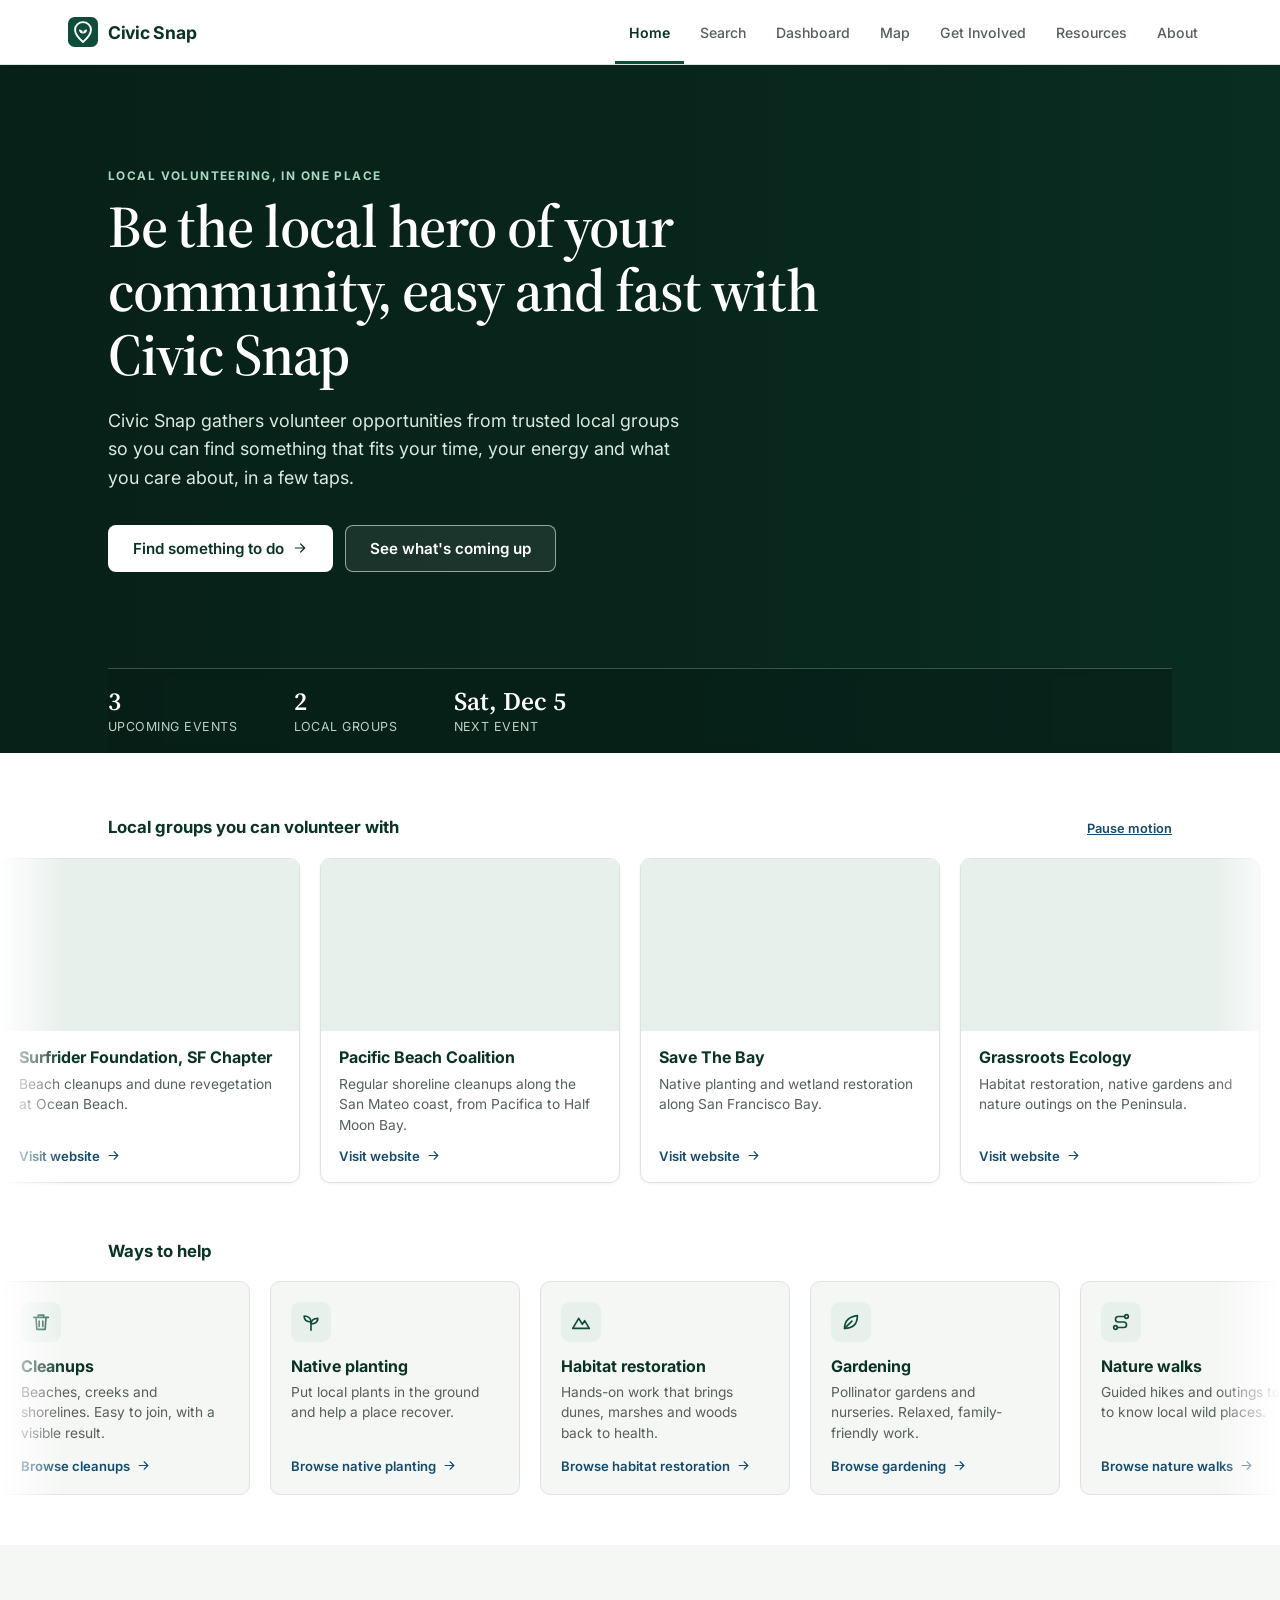
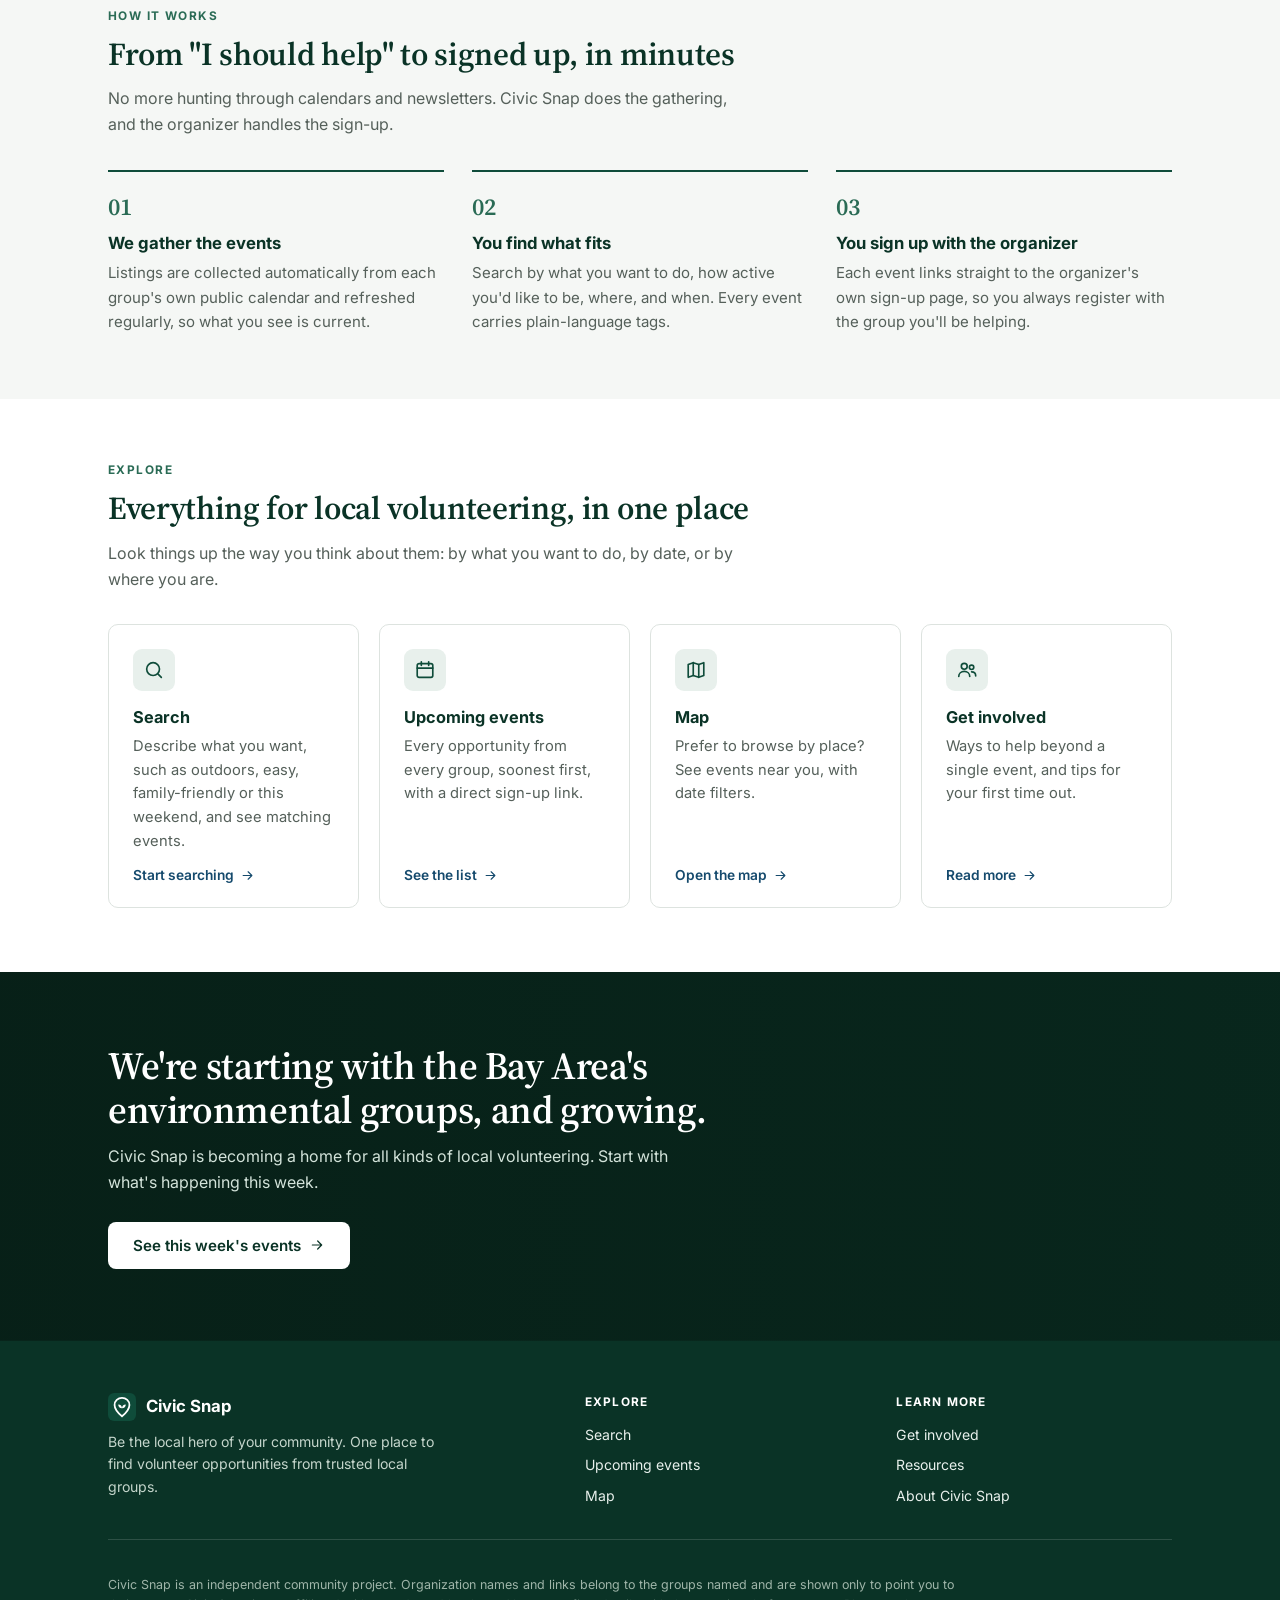
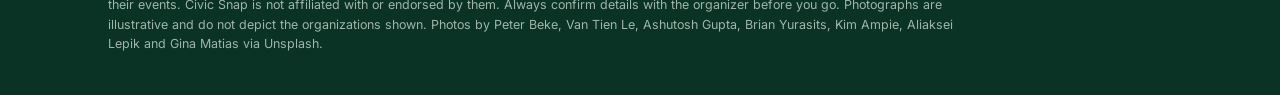
==== commit dd0abeb7: "Add files via upload" ====
--- a/index.html
+++ b/index.html
@@ -325,6 +325,28 @@
 </footer>
 <script src="site.js"></script>
 <script>
+// Defensive clean-up of events.json before anything is shown. Drops events that
+// have no real location (placeholder text like "<UNKNOWN>", or coordinates that
+// are not in the Bay Area, which is what a failed address lookup can produce)
+// and blanks start/end values that are not clock times.
+function cleanEventData(data){
+  var timeRe = /^\d{1,2}(:\d{2})?\s*[AP]M$/i;
+  var noLoc = /^\s*(tbd|tba|n\/a|none)?\s*$|<\s*unknown\s*>|to be (determined|announced)/i;
+  return (Array.isArray(data) ? data : []).map(function(g){
+    var list = ((g && g.events) || []).filter(function(e){
+      if (!e) return false;
+      if (noLoc.test(String(e.location == null ? '' : e.location))) return false;
+      var lat = +e.lat, lng = +e.lng;
+      return isFinite(lat) && isFinite(lng) && lat > 36.8 && lat < 38.7 && lng > -123.4 && lng < -121.0;
+    }).map(function(e){
+      var s = String(e.start == null ? '' : e.start).trim(), t = String(e.end == null ? '' : e.end).trim();
+      return Object.assign({}, e, { start: timeRe.test(s) ? s : '', end: timeRe.test(t) ? t : '' });
+    });
+    return Object.assign({}, g, { events: list });
+  });
+}
+</script>
+<script>
 // ---- spinning carousels ----
 // Each row's cards are written once in the HTML; this clones them until the strip is wider
 // than the screen, then doubles it so the loop is seamless (the CSS animation slides exactly
@@ -372,7 +394,7 @@
   try {
     const res = await fetch('events.json?_=' + Date.now(), { cache: 'no-store' });
     if (!res.ok) return;
-    const data = await res.json();
+    const data = cleanEventData(await res.json());
     const d = new Date();
     const today = d.getFullYear() + '-' + String(d.getMonth() + 1).padStart(2, '0') + '-' + String(d.getDate()).padStart(2, '0');
     let n = 0, orgs = 0, next = null;
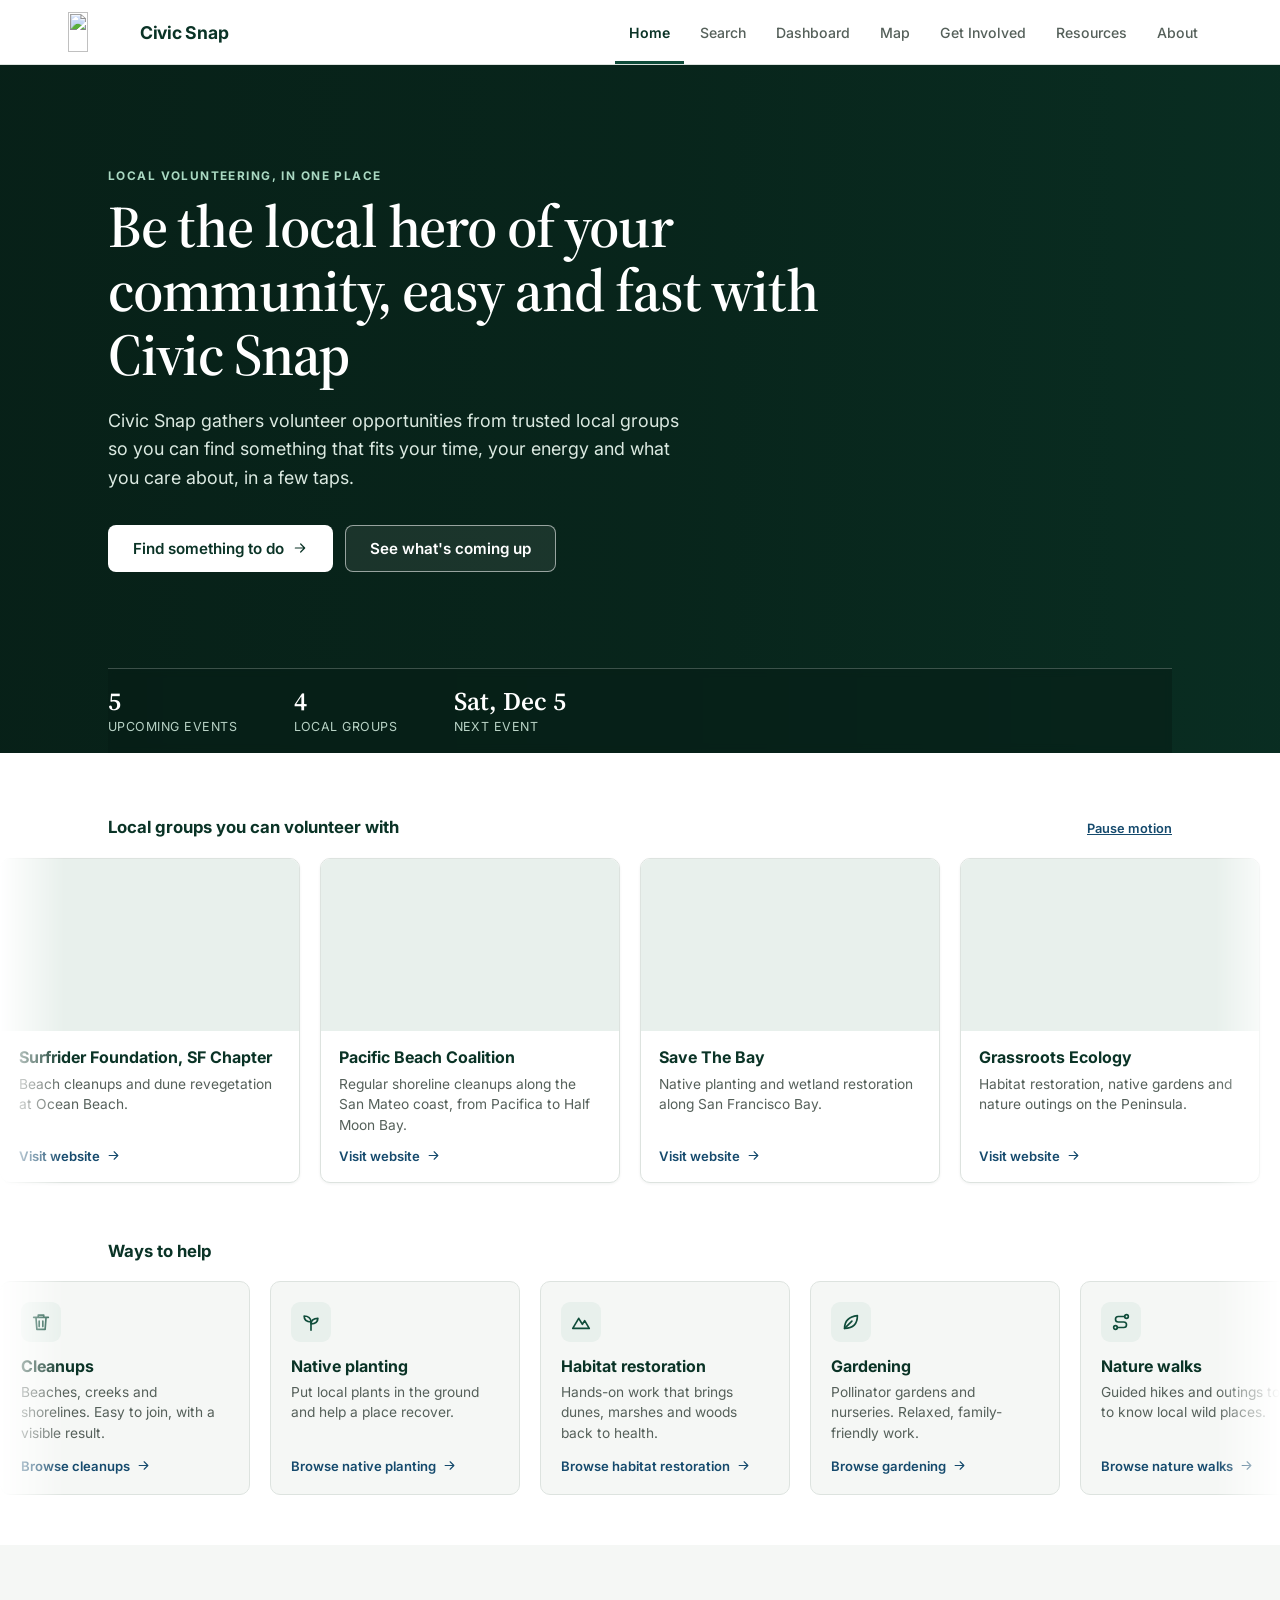
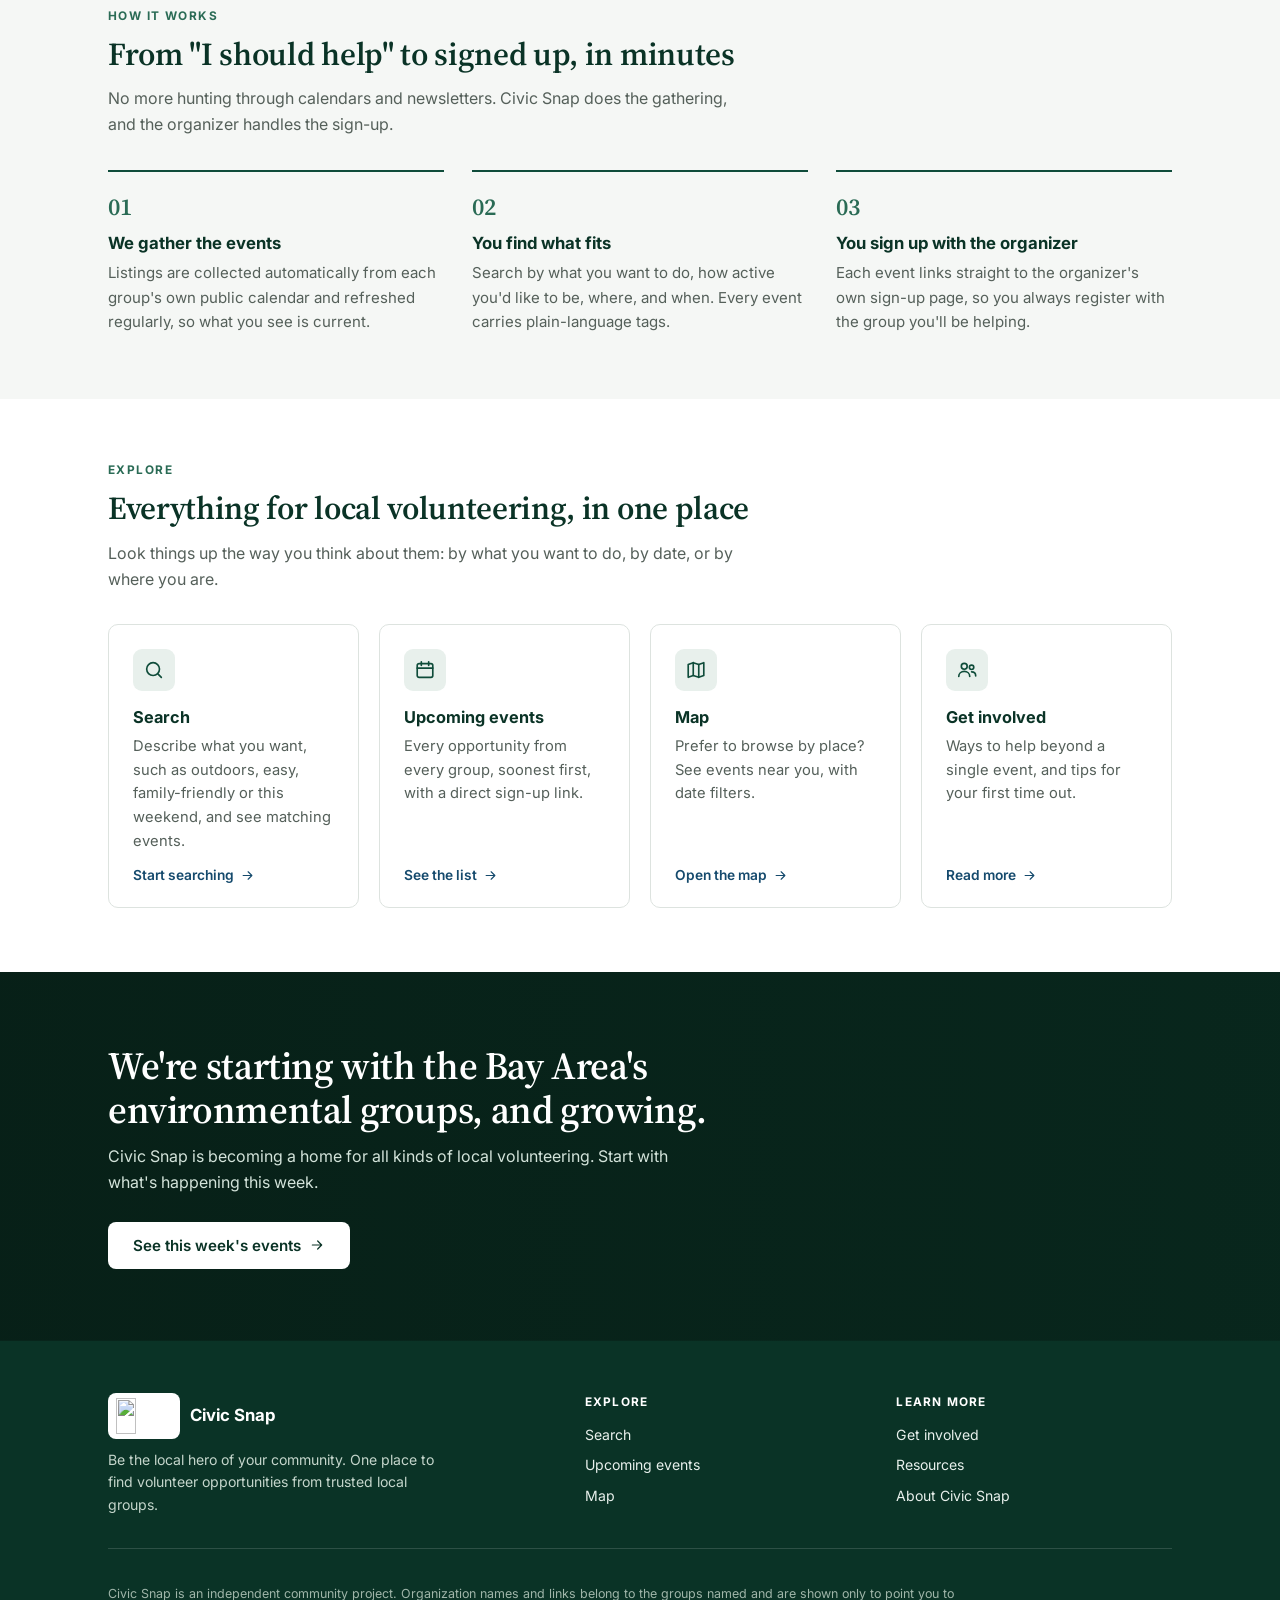
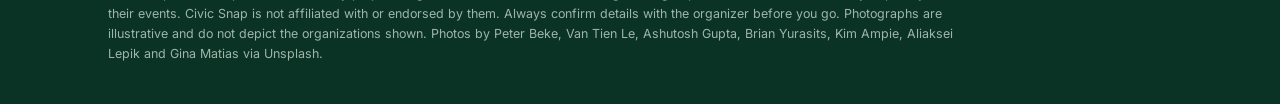
==== commit fab1b047: "Add files via upload" ====
--- a/index.html
+++ b/index.html
@@ -9,6 +9,8 @@
 <link rel="preconnect" href="https://fonts.gstatic.com" crossorigin>
 <link href="https://fonts.googleapis.com/css2?family=Inter:wght@400;500;600;700;800&family=Source+Serif+4:opsz,wght@8..60,600;8..60,700&display=swap" rel="stylesheet">
 <link rel="stylesheet" href="site.css">
+<link rel="icon" type="image/png" href="favicon.png">
+<link rel="apple-touch-icon" href="apple-touch-icon.png">
 <script>document.documentElement.classList.add('js')</script>
 <style>
 body{ background:#fff; }
@@ -152,7 +154,7 @@
 <a class="skip-link" href="#main">Skip to content</a>
 <header class="site-header">
 <div class="header-inner">
-<a class="brand" href="index.html" aria-label="Civic Snap home"><svg viewBox="0 0 32 32" aria-hidden="true"><rect width="32" height="32" rx="7" fill="#0f4c3a"/><path d="M16 5.5c-4.7 0-8.5 3.6-8.5 8.1 0 5.8 8.5 13 8.5 13s8.5-7.2 8.5-13c0-4.5-3.8-8.1-8.5-8.1z" fill="none" stroke="#fff" stroke-width="2"/><path d="M16 17.5c-2.7 0-4.3-1.8-4.3-4.3 2.8 0 4.3 1.6 4.3 4.3zm0 0c0-2.7 1.6-4.3 4.3-4.3 0 2.7-1.6 4.3-4.3 4.3z" fill="#fff"/></svg><span class="brand-name">Civic Snap</span></a>
+<a class="brand" href="index.html" aria-label="Civic Snap home"><img src="logo-mark.png" alt="" width="62" height="40"><span class="brand-name">Civic Snap</span></a>
 <button class="nav-toggle" type="button" aria-expanded="false" aria-controls="site-nav"><svg viewBox="0 0 24 24" fill="none" stroke="currentColor" stroke-width="2" stroke-linecap="round" aria-hidden="true"><path d="M4 7h16M4 12h16M4 17h16"/></svg><span class="nav-toggle-label">Menu</span></button>
 <nav class="tabs" id="site-nav" aria-label="Main">
 <a href="index.html" class="tab-link active" aria-current="page">Home</a>
@@ -300,7 +302,7 @@
 <div class="container">
 <div class="footer-grid">
 <div>
-<div class="footer-brand"><svg viewBox="0 0 32 32" aria-hidden="true"><rect width="32" height="32" rx="7" fill="#0f4c3a"/><path d="M16 5.5c-4.7 0-8.5 3.6-8.5 8.1 0 5.8 8.5 13 8.5 13s8.5-7.2 8.5-13c0-4.5-3.8-8.1-8.5-8.1z" fill="none" stroke="#fff" stroke-width="2"/><path d="M16 17.5c-2.7 0-4.3-1.8-4.3-4.3 2.8 0 4.3 1.6 4.3 4.3zm0 0c0-2.7 1.6-4.3 4.3-4.3 0 2.7-1.6 4.3-4.3 4.3z" fill="#fff"/></svg><span>Civic Snap</span></div>
+<div class="footer-brand"><img src="logo-mark.png" alt="" width="62" height="40"><span>Civic Snap</span></div>
 <p style="margin:0;max-width:340px">Be the local hero of your community. One place to find volunteer opportunities from trusted local groups.</p>
 </div>
 <div>
--- a/site.css
+++ b/site.css
@@ -71,6 +71,7 @@
   color: var(--brand-dark);
 }
 .brand svg{ width: 30px; height: 30px; flex-shrink: 0; }
+.brand img{ height: 40px; width: auto; flex-shrink: 0; display: block; }
 .brand-name{
   font-size: 1.1rem;
   font-weight: 700;
@@ -242,6 +243,7 @@
 }
 .footer-brand{ display: flex; align-items: center; gap: 10px; color: #fff; font-weight: 700; font-size: 1.05rem; margin-bottom: 10px; }
 .footer-brand svg{ width: 28px; height: 28px; }
+.footer-brand img{ height: 36px; width: auto; background: #fff; border-radius: 8px; padding: 5px 8px; box-sizing: content-box; }
 .footer-grid h4{ margin: 0 0 12px; font-size: 0.74rem; letter-spacing: 0.1em; text-transform: uppercase; color: #fff; }
 .footer-grid ul{ list-style: none; margin: 0; padding: 0; display: grid; gap: 8px; }
 .footer-note{ padding-top: 22px; font-size: 0.78rem; color: #9fb5a9; max-width: 860px; }
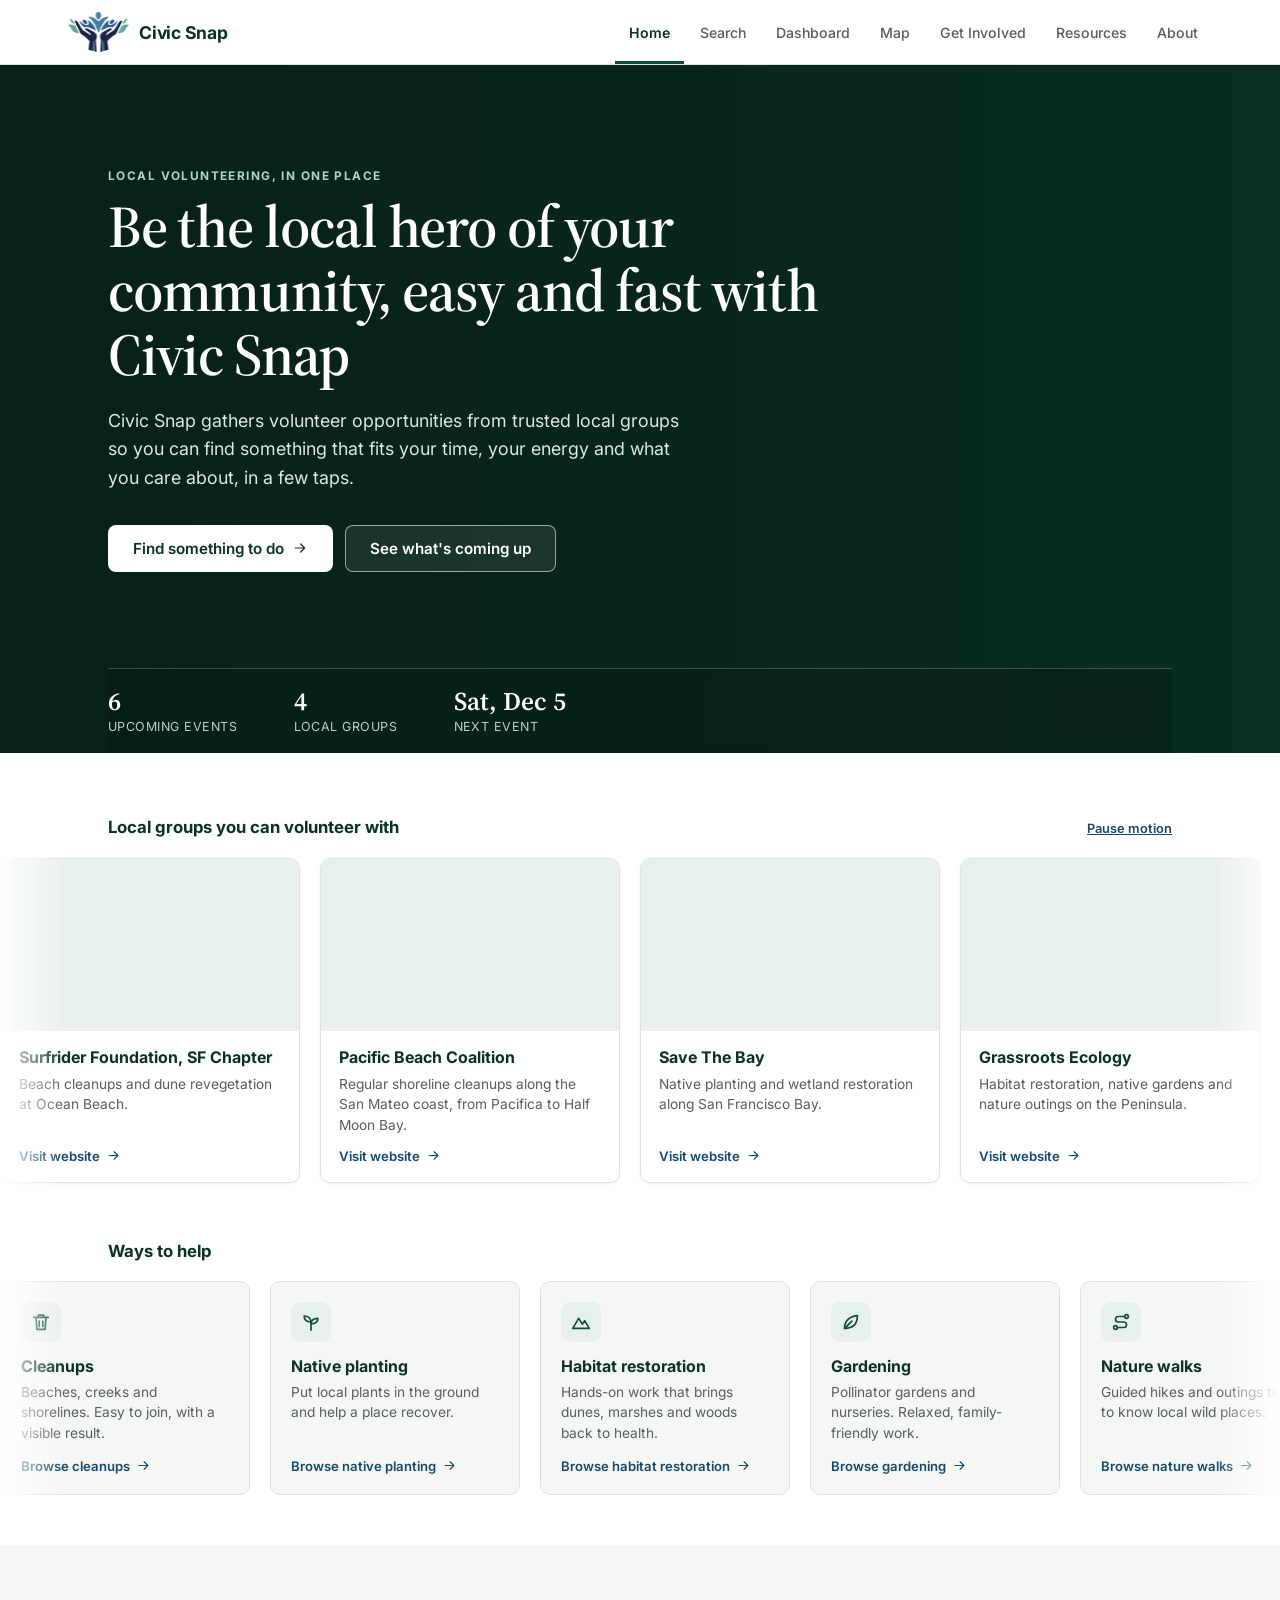
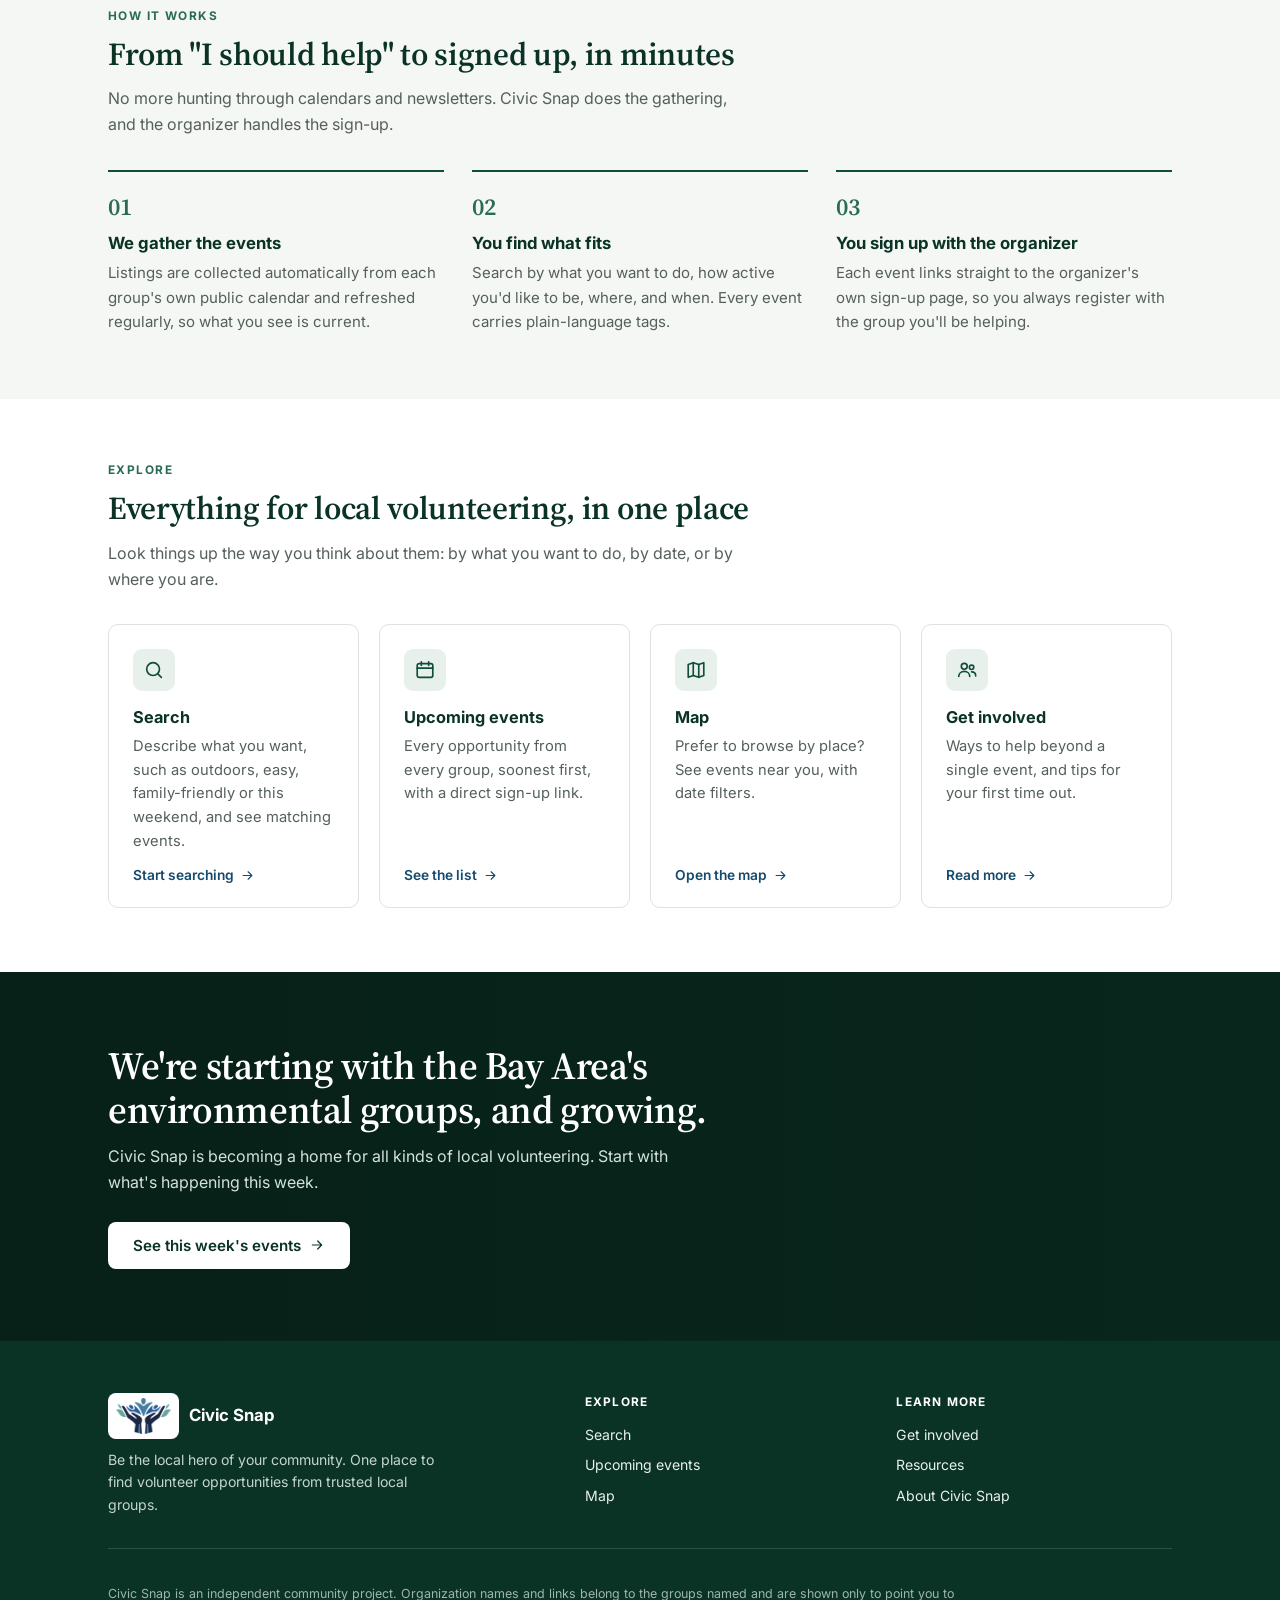
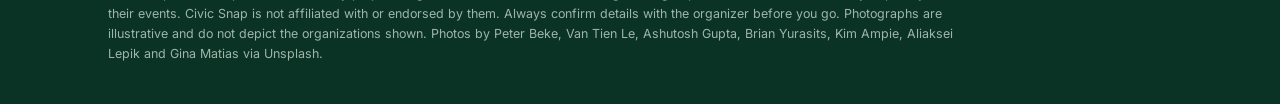
==== commit 0e5e3621: "Add files via upload" ====
--- a/index.html
+++ b/index.html
@@ -2,9 +2,18 @@
 <html lang="en">
 <head>
 <meta charset="UTF-8">
-<title>Civic Snap | Be the local hero of your community</title>
+<title>Civic Snap | Find Local Volunteer Opportunities in the Bay Area</title>
+<meta name="description" content="Civic Snap gathers local volunteer opportunities from trusted community groups into one place, so you can find something to help with easy and fast.">
+<link rel="canonical" href="https://chenfamilysanfranciscoai-ctrl.github.io/Volunteer-Map/">
+<meta property="og:type" content="website">
+<meta property="og:site_name" content="Civic Snap">
+<meta property="og:title" content="Civic Snap | Find Local Volunteer Opportunities in the Bay Area">
+<meta property="og:description" content="Civic Snap gathers local volunteer opportunities from trusted community groups into one place, so you can find something to help with easy and fast.">
+<meta property="og:url" content="https://chenfamilysanfranciscoai-ctrl.github.io/Volunteer-Map/">
+<meta property="og:image" content="https://chenfamilysanfranciscoai-ctrl.github.io/Volunteer-Map/logo-full.png">
+<meta name="twitter:card" content="summary">
+<script type="application/ld+json">{"@context": "https://schema.org", "@type": "WebSite", "name": "Civic Snap", "alternateName": ["CivicSnap", "Civic Snap Volunteer"], "url": "https://chenfamilysanfranciscoai-ctrl.github.io/Volunteer-Map/", "description": "Civic Snap gathers local volunteer opportunities from trusted community groups into one place, so you can find something to help with easy and fast.", "inLanguage": "en-US"}</script>
 <meta name="viewport" content="width=device-width, initial-scale=1.0">
-<meta name="description" content="Civic Snap gathers local volunteer opportunities from trusted community groups into one place, so you can find something to help with easy and fast.">
 <link rel="preconnect" href="https://fonts.googleapis.com">
 <link rel="preconnect" href="https://fonts.gstatic.com" crossorigin>
 <link href="https://fonts.googleapis.com/css2?family=Inter:wght@400;500;600;700;800&family=Source+Serif+4:opsz,wght@8..60,600;8..60,700&display=swap" rel="stylesheet">
@@ -224,10 +233,6 @@
 <a class="org-card" href="https://www.grassrootsecology.org/" target="_blank" rel="noopener noreferrer">
 <div class="org-photo"><img src="https://images.unsplash.com/photo-1787013303584-06b1b187a73e?auto=format&fit=crop&w=700&q=70" alt="Two people planting a sapling in soil" loading="lazy" decoding="async" referrerpolicy="no-referrer" onerror="this.style.display='none'"></div>
 <div class="org-body"><span class="org-name">Grassroots Ecology</span><span class="org-desc">Habitat restoration, native gardens and nature outings on the Peninsula.</span><span class="org-link">Visit website <svg class="" viewBox="0 0 24 24" fill="none" stroke="currentColor" stroke-width="1.8" stroke-linecap="round" stroke-linejoin="round" aria-hidden="true"><use href="#i-arrow"/></svg></span></div>
-</a>
-<a class="org-card" href="https://baykeeper.org/" target="_blank" rel="noopener noreferrer">
-<div class="org-photo"><img src="https://images.unsplash.com/photo-1785839886919-637c66319643?auto=format&fit=crop&w=700&q=70" alt="Boats on San Francisco Bay under a clear sky" loading="lazy" decoding="async" referrerpolicy="no-referrer" onerror="this.style.display='none'"></div>
-<div class="org-body"><span class="org-name">San Francisco Baykeeper</span><span class="org-desc">Protecting Bay water quality, with shoreline cleanup programs.</span><span class="org-link">Visit website <svg class="" viewBox="0 0 24 24" fill="none" stroke="currentColor" stroke-width="1.8" stroke-linecap="round" stroke-linejoin="round" aria-hidden="true"><use href="#i-arrow"/></svg></span></div>
 </a>
 </div>
 </div>
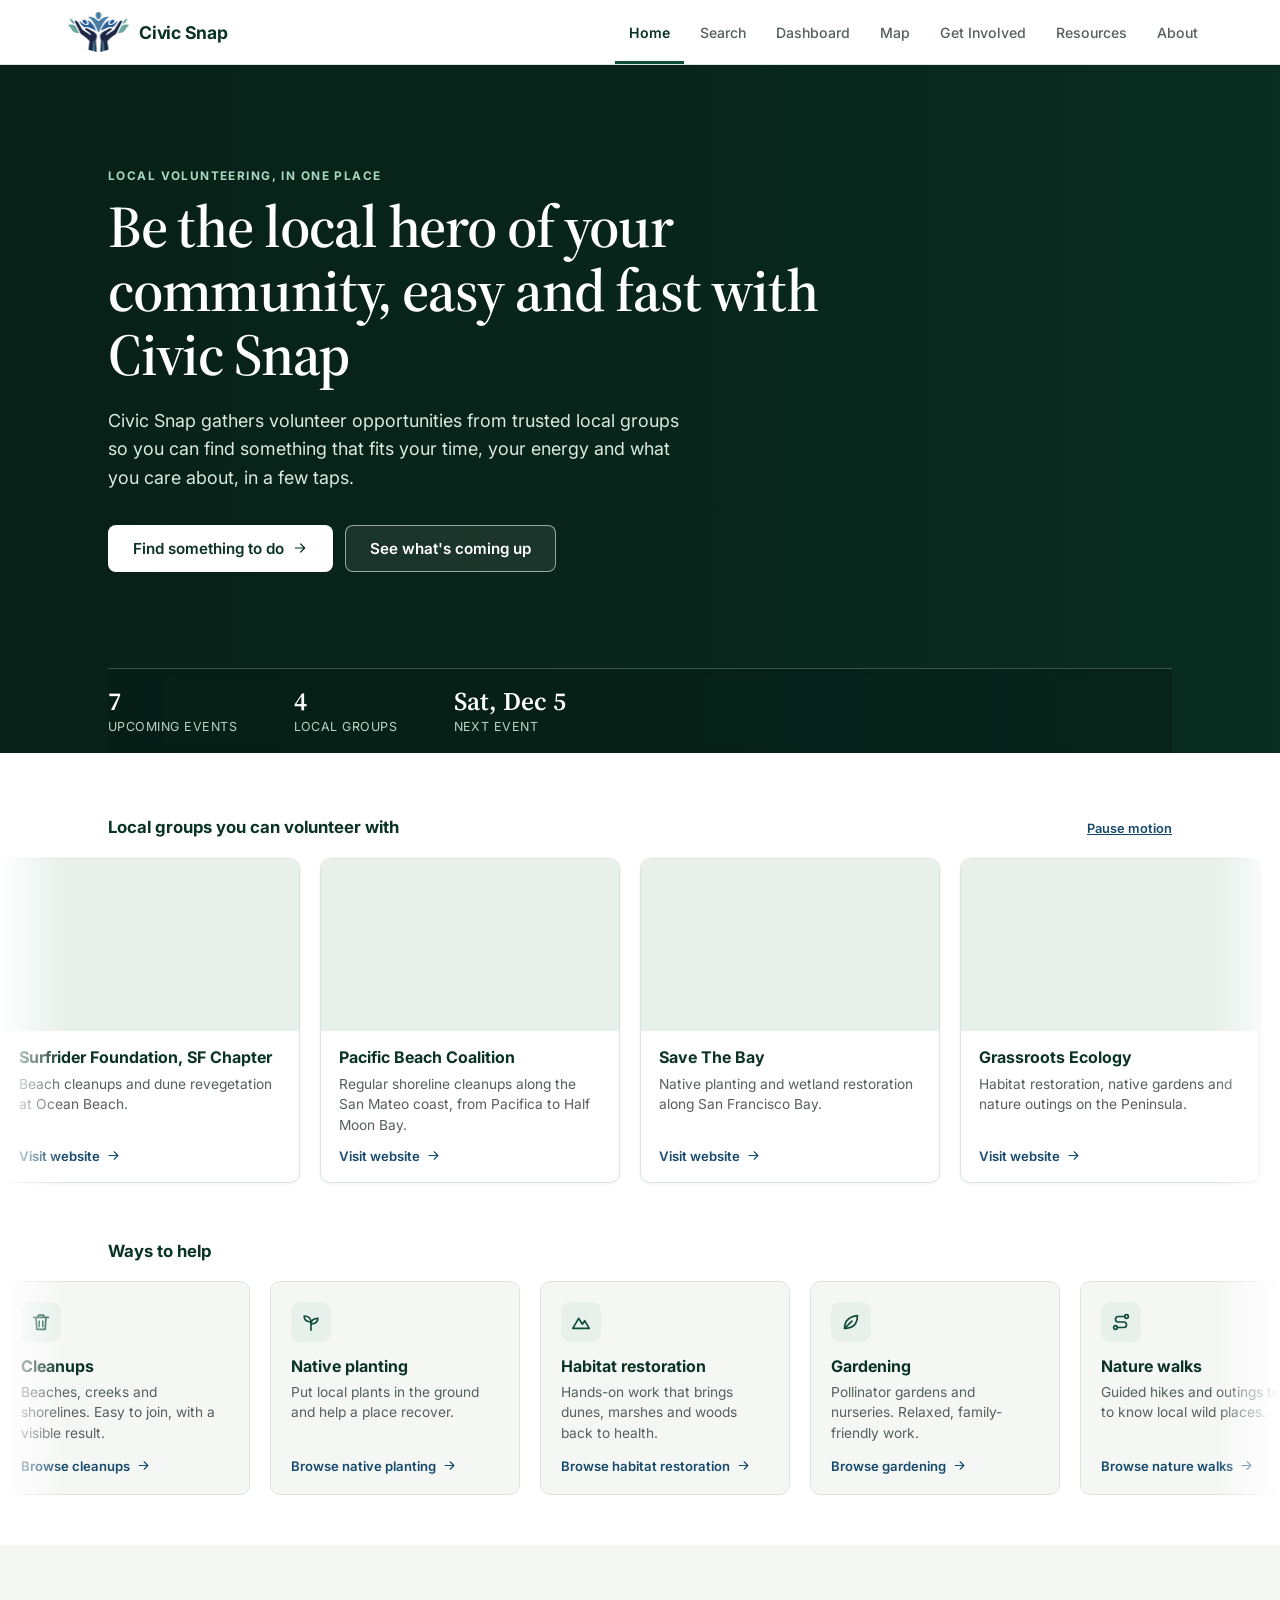
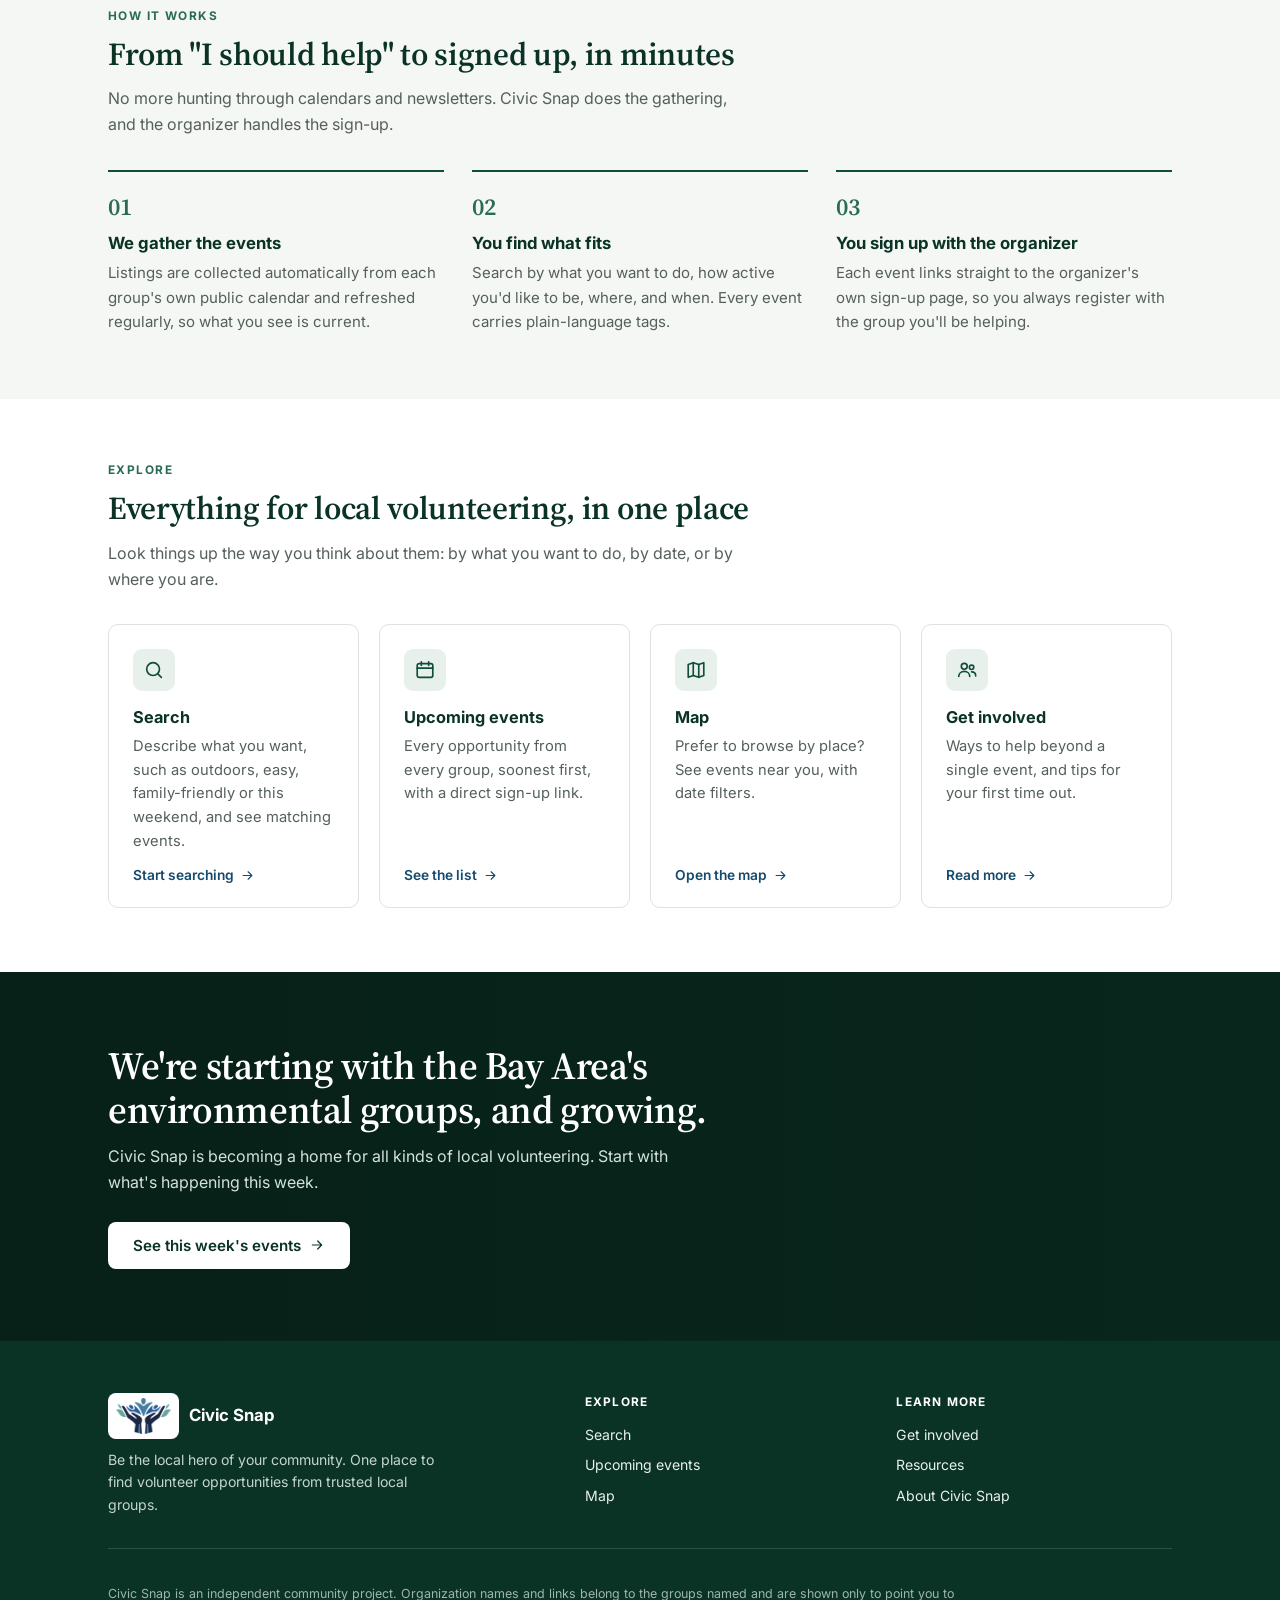
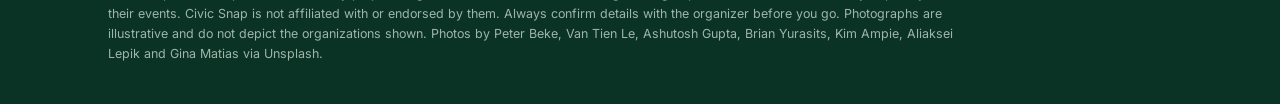
==== commit 4534e7b3: "Add files via upload" ====
--- a/index.html
+++ b/index.html
@@ -4,15 +4,15 @@
 <meta charset="UTF-8">
 <title>Civic Snap | Find Local Volunteer Opportunities in the Bay Area</title>
 <meta name="description" content="Civic Snap gathers local volunteer opportunities from trusted community groups into one place, so you can find something to help with easy and fast.">
-<link rel="canonical" href="https://chenfamilysanfranciscoai-ctrl.github.io/Volunteer-Map/">
+<link rel="canonical" href="https://chenfamilysanfranciscoai-ctrl.github.io/Civic-Snap/">
 <meta property="og:type" content="website">
 <meta property="og:site_name" content="Civic Snap">
 <meta property="og:title" content="Civic Snap | Find Local Volunteer Opportunities in the Bay Area">
 <meta property="og:description" content="Civic Snap gathers local volunteer opportunities from trusted community groups into one place, so you can find something to help with easy and fast.">
-<meta property="og:url" content="https://chenfamilysanfranciscoai-ctrl.github.io/Volunteer-Map/">
-<meta property="og:image" content="https://chenfamilysanfranciscoai-ctrl.github.io/Volunteer-Map/logo-full.png">
+<meta property="og:url" content="https://chenfamilysanfranciscoai-ctrl.github.io/Civic-Snap/">
+<meta property="og:image" content="https://chenfamilysanfranciscoai-ctrl.github.io/Civic-Snap/logo-full.png">
 <meta name="twitter:card" content="summary">
-<script type="application/ld+json">{"@context": "https://schema.org", "@type": "WebSite", "name": "Civic Snap", "alternateName": ["CivicSnap", "Civic Snap Volunteer"], "url": "https://chenfamilysanfranciscoai-ctrl.github.io/Volunteer-Map/", "description": "Civic Snap gathers local volunteer opportunities from trusted community groups into one place, so you can find something to help with easy and fast.", "inLanguage": "en-US"}</script>
+<script type="application/ld+json">{"@context": "https://schema.org", "@type": "WebSite", "name": "Civic Snap", "alternateName": ["CivicSnap", "Civic Snap Volunteer"], "url": "https://chenfamilysanfranciscoai-ctrl.github.io/Civic-Snap/", "description": "Civic Snap gathers local volunteer opportunities from trusted community groups into one place, so you can find something to help with easy and fast.", "inLanguage": "en-US"}</script>
 <meta name="viewport" content="width=device-width, initial-scale=1.0">
 <link rel="preconnect" href="https://fonts.googleapis.com">
 <link rel="preconnect" href="https://fonts.gstatic.com" crossorigin>
